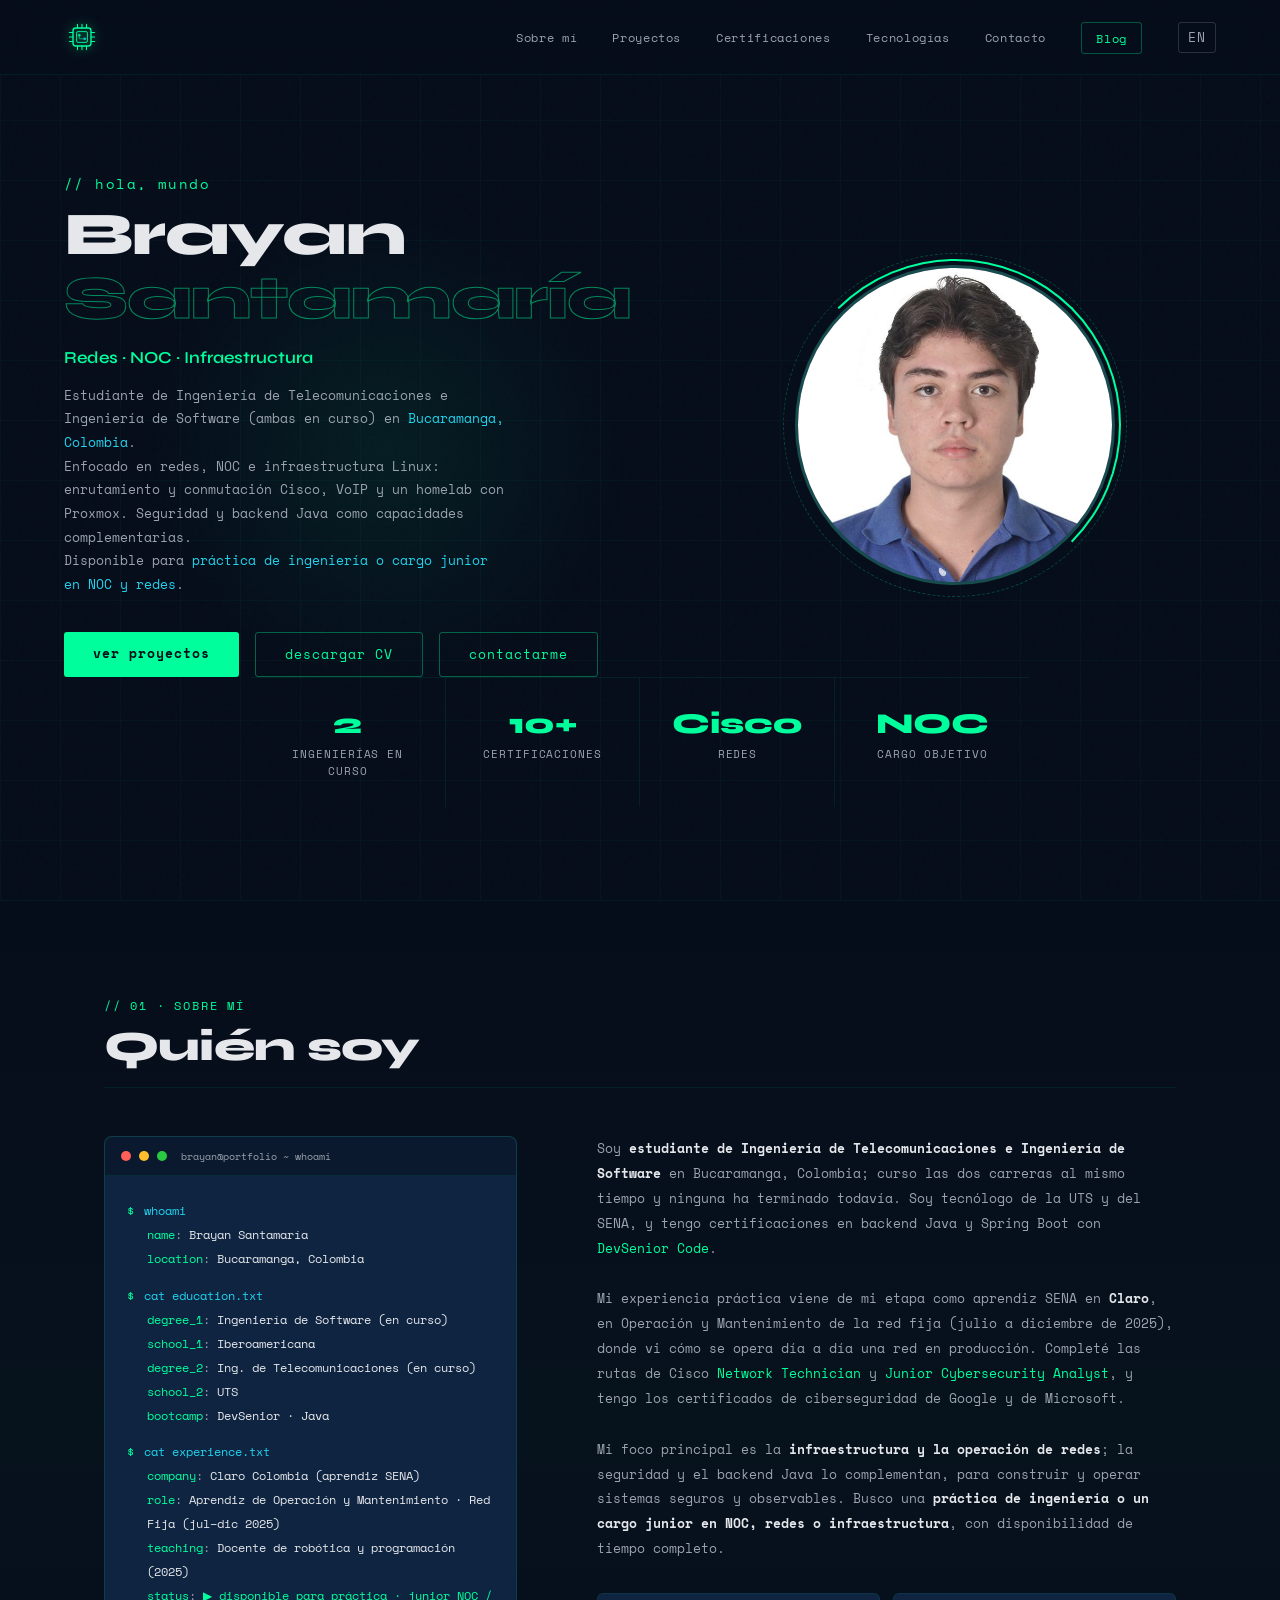
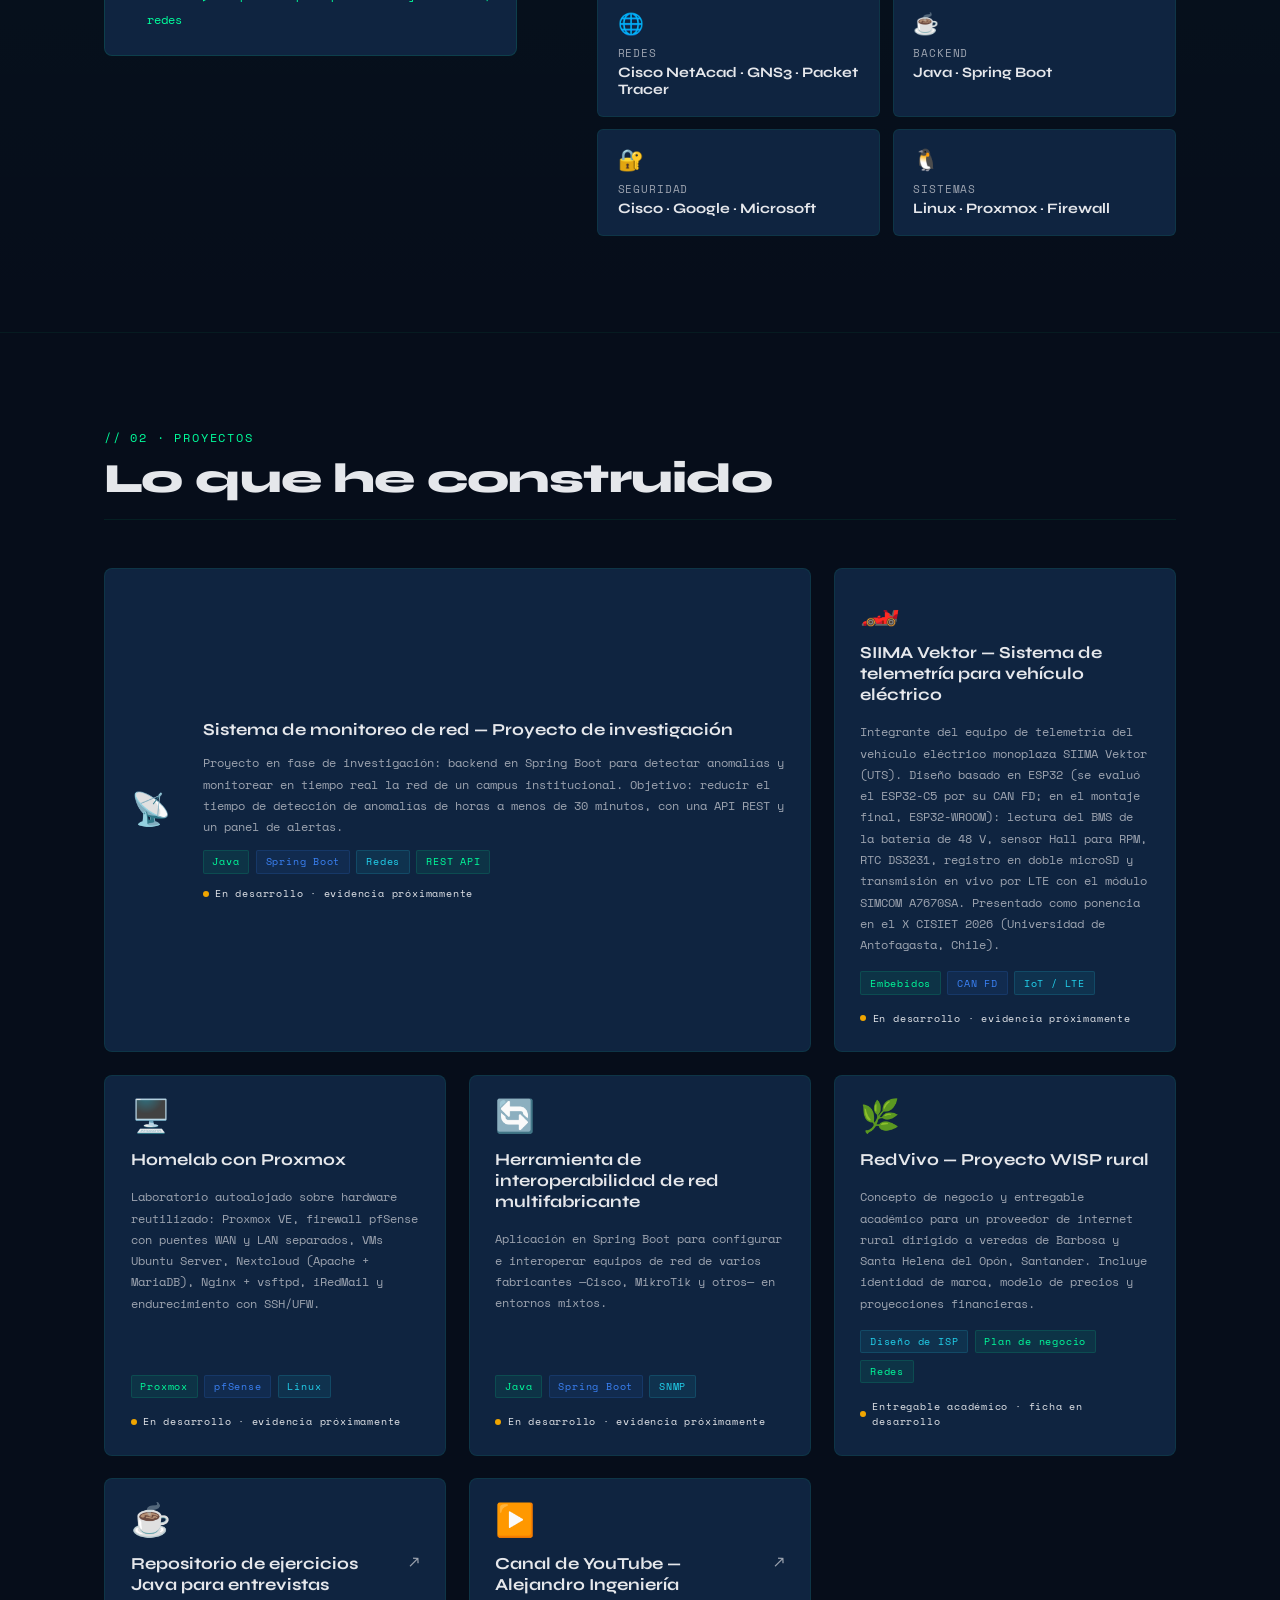
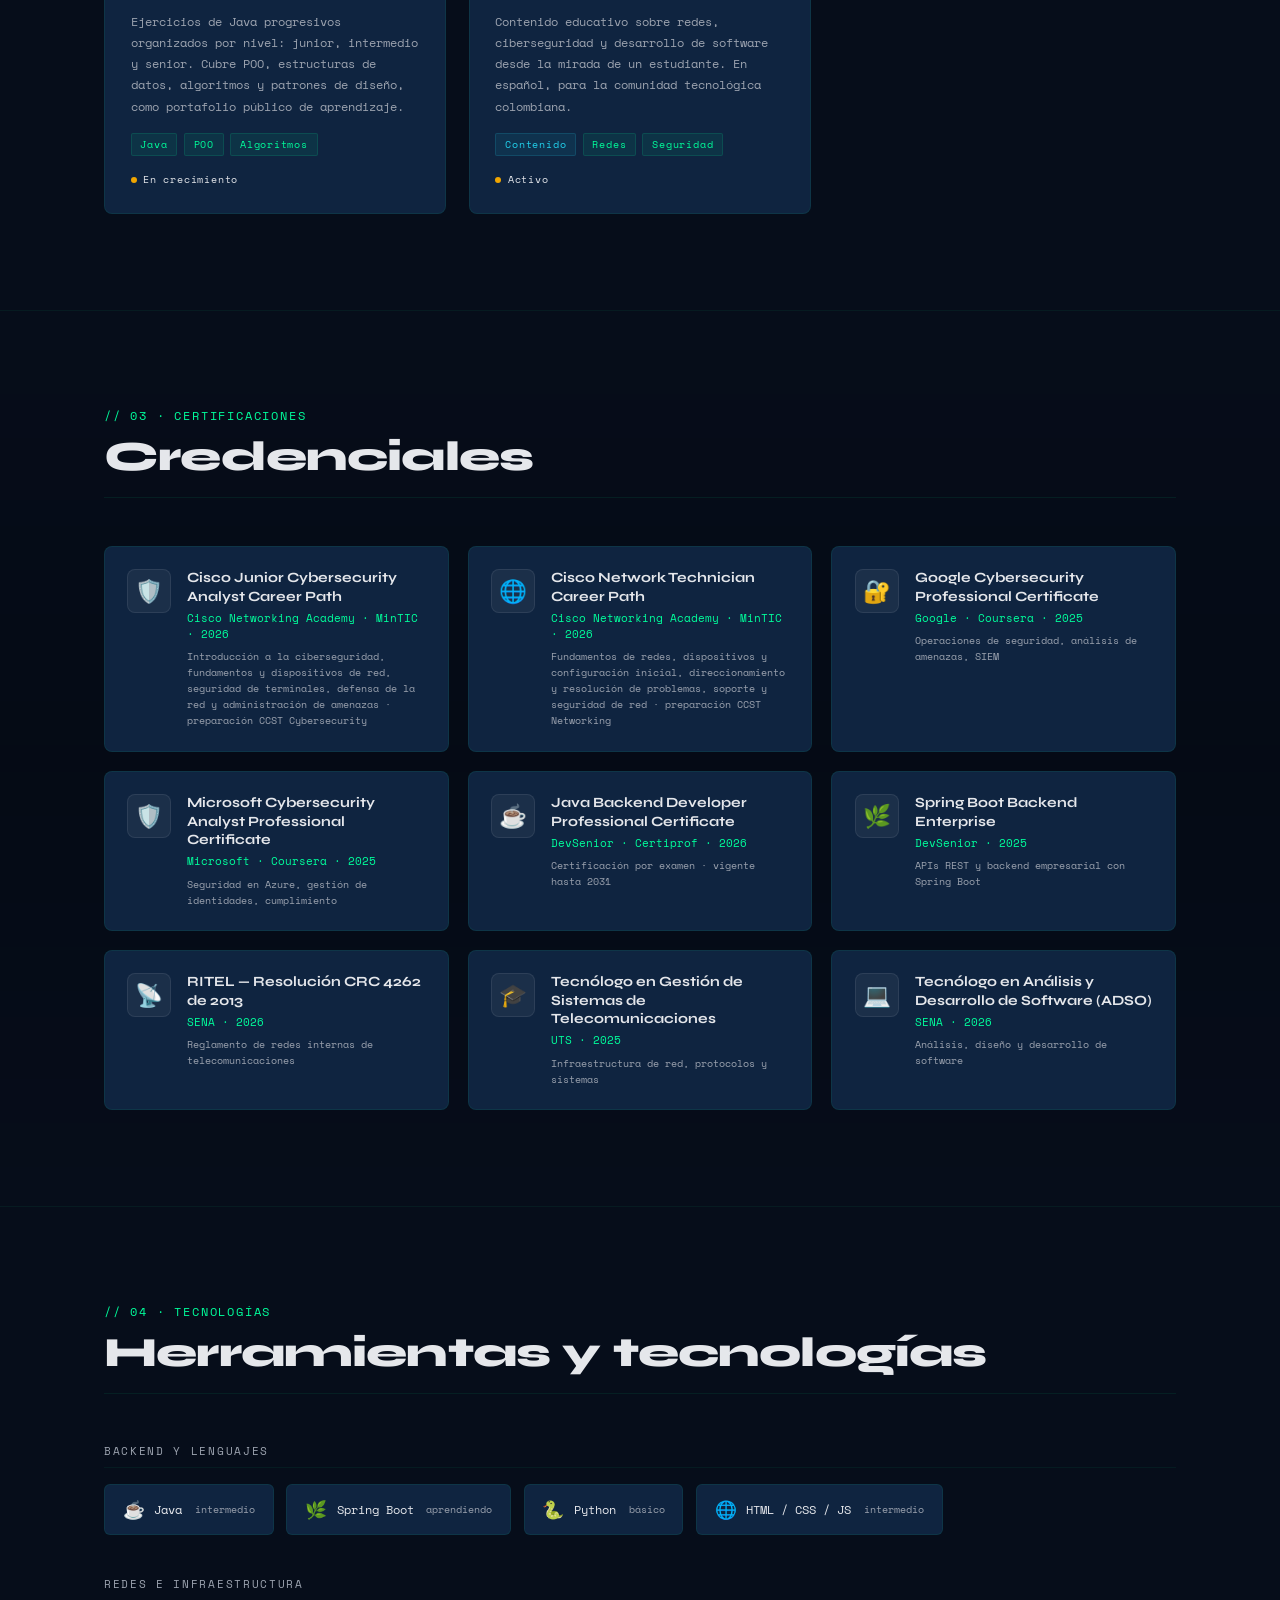
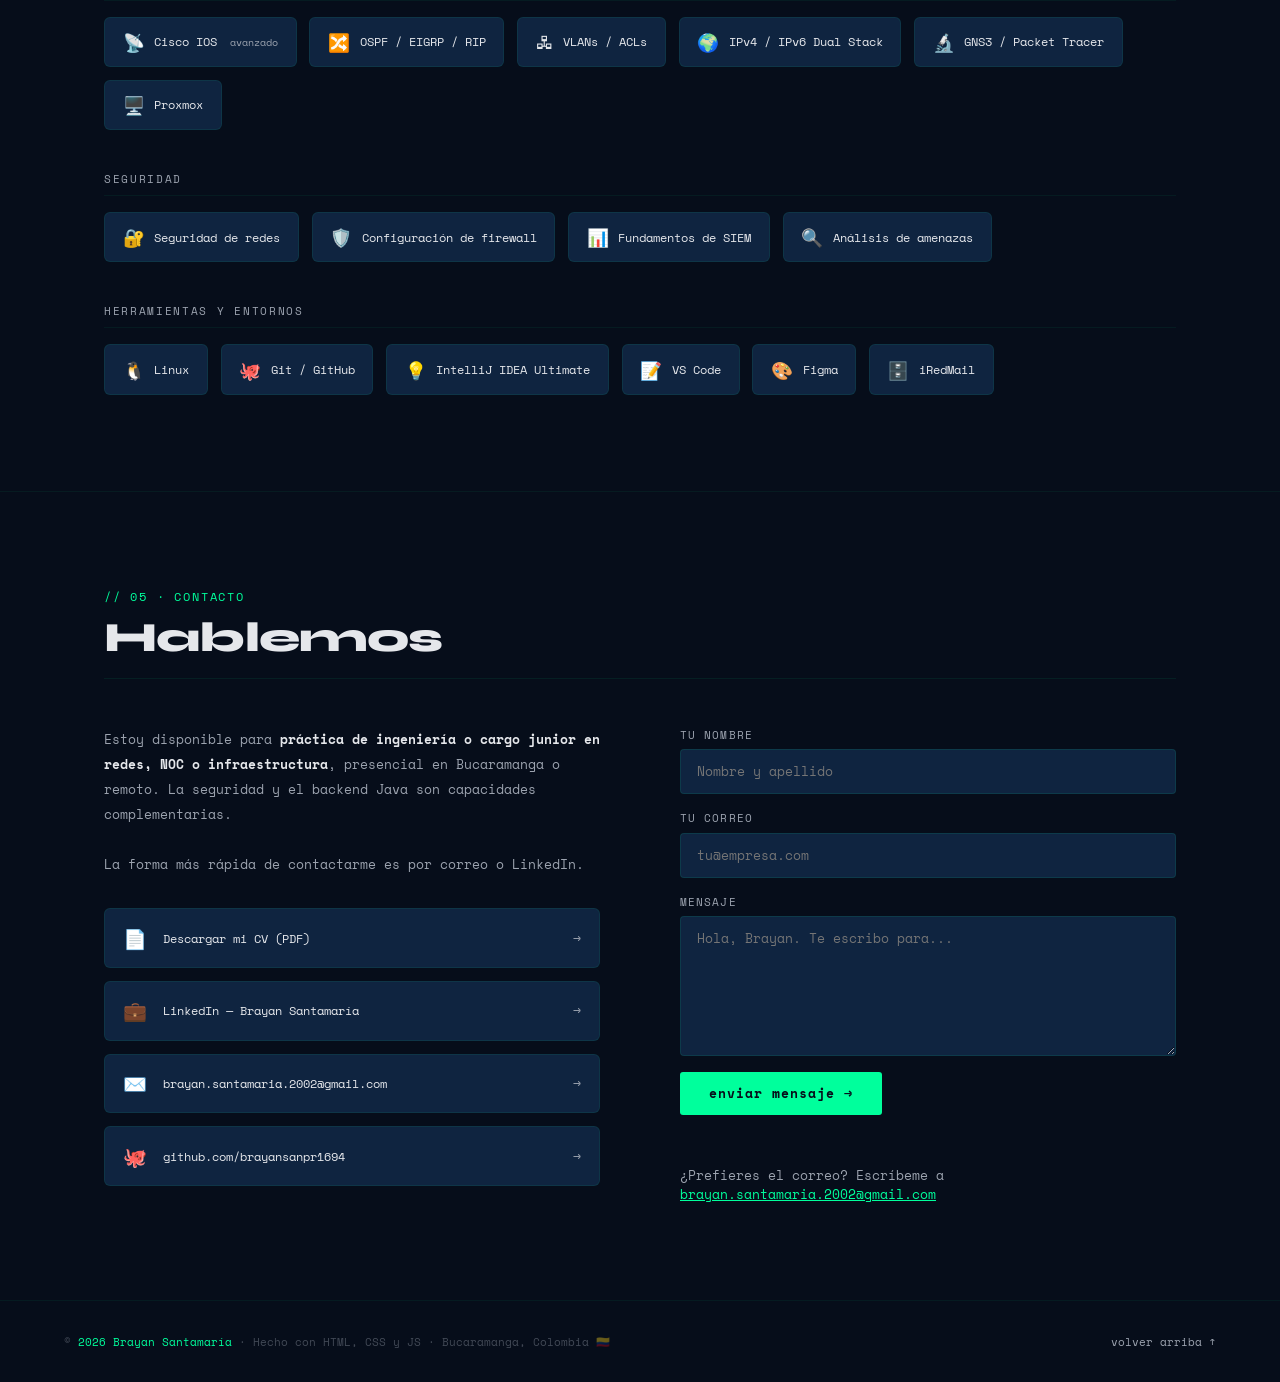
==== es/index.html @ aeef8dd4 "Fase 1: versión en español del portafolio (/es/) Traducción completa con hreflang, canonical propio " ====
<!DOCTYPE html>
<html lang="es">
<head>
  <meta charset="UTF-8" />
  <meta name="viewport" content="width=device-width, initial-scale=1.0"/>
  <title>Brayan Santamaría · Redes e Infraestructura</title>
  <link rel="preconnect" href="https://fonts.googleapis.com">
  <link rel="preconnect" href="https://fonts.gstatic.com" crossorigin>
  <link href="https://fonts.googleapis.com/css2?family=Space+Mono:wght@400;700&family=Syne:wght@400;600;700;800&display=swap" rel="stylesheet">
  <meta name="description" content="Brayan Santamaría — Estudiante de Ingeniería de Telecomunicaciones e Ingeniería de Software (ambas en curso). Redes, NOC e infraestructura Linux, con seguridad y backend Java como complemento. Disponible para práctica de ingeniería o cargo junior.">
  <meta name="author" content="Brayan Alejandro Santamaría Prieto">
  <link rel="canonical" href="https://brayansantamaria.dev/es/">
  <link rel="alternate" hreflang="en" href="https://brayansantamaria.dev/">
  <link rel="alternate" hreflang="es" href="https://brayansantamaria.dev/es/">
  <link rel="alternate" hreflang="x-default" href="https://brayansantamaria.dev/">
  <meta property="og:type" content="website">
  <meta property="og:url" content="https://brayansantamaria.dev/es/">
  <meta property="og:locale" content="es_CO">
  <meta property="og:title" content="Brayan Santamaría · Redes e Infraestructura">
  <meta property="og:description" content="Brayan Santamaría — Estudiante de Ingeniería de Telecomunicaciones e Ingeniería de Software (ambas en curso). Redes, NOC e infraestructura Linux, con seguridad y backend Java como complemento. Disponible para práctica de ingeniería o cargo junior.">
  <meta property="og:image" content="https://brayansantamaria.dev/assets/photo.jpeg">
  <meta name="twitter:card" content="summary_large_image">
  <link rel="icon" href="data:image/svg+xml,%3Csvg xmlns='http://www.w3.org/2000/svg' viewBox='0 0 40 40'%3E%3Crect width='40' height='40' rx='8' fill='%230b0f14'/%3E%3Crect x='10' y='10' width='20' height='20' rx='3' fill='none' stroke='%2300FF9C' stroke-width='2'/%3E%3Ccircle cx='17' cy='18' r='2' fill='%2300FF9C'/%3E%3Ccircle cx='23' cy='22' r='2' fill='%2322D3EE'/%3E%3C/svg%3E">
  <link rel="stylesheet" href="../styles.css">
</head>
<body>

  <!-- NAVBAR -->
  <nav>
    <a href="#hero" class="nav-logo" aria-label="Inicio">
      <svg viewBox="0 0 40 40" fill="none" xmlns="http://www.w3.org/2000/svg">
        <rect x="10" y="10" width="20" height="20" rx="3" stroke="#00FF9C" stroke-width="1.5"/>
        <rect x="14" y="14" width="12" height="12" rx="1.5" stroke="#00FF9C" stroke-width="1"/>
        <line x1="15" y1="10" x2="15" y2="6"  stroke="#00FF9C" stroke-width="1.2" stroke-linecap="round"/>
        <line x1="20" y1="10" x2="20" y2="6"  stroke="#00FF9C" stroke-width="1.2" stroke-linecap="round"/>
        <line x1="25" y1="10" x2="25" y2="6"  stroke="#00FF9C" stroke-width="1.2" stroke-linecap="round"/>
        <line x1="15" y1="30" x2="15" y2="34" stroke="#00FF9C" stroke-width="1.2" stroke-linecap="round"/>
        <line x1="20" y1="30" x2="20" y2="34" stroke="#00FF9C" stroke-width="1.2" stroke-linecap="round"/>
        <line x1="25" y1="30" x2="25" y2="34" stroke="#00FF9C" stroke-width="1.2" stroke-linecap="round"/>
        <line x1="10" y1="15" x2="6"  y2="15" stroke="#00FF9C" stroke-width="1.2" stroke-linecap="round"/>
        <line x1="10" y1="20" x2="6"  y2="20" stroke="#00FF9C" stroke-width="1.2" stroke-linecap="round"/>
        <line x1="10" y1="25" x2="6"  y2="25" stroke="#00FF9C" stroke-width="1.2" stroke-linecap="round"/>
        <line x1="30" y1="15" x2="34" y2="15" stroke="#00FF9C" stroke-width="1.2" stroke-linecap="round"/>
        <line x1="30" y1="20" x2="34" y2="20" stroke="#00FF9C" stroke-width="1.2" stroke-linecap="round"/>
        <line x1="30" y1="25" x2="34" y2="25" stroke="#00FF9C" stroke-width="1.2" stroke-linecap="round"/>
        <circle cx="17" cy="18" r="1.5" fill="#00FF9C" opacity="0.8"/>
        <circle cx="23" cy="22" r="1.5" fill="#22D3EE" opacity="0.8"/>
        <path d="M17 18 L17 22 L23 22" stroke="#00FF9C" stroke-width="1" opacity="0.6"/>
      </svg>
    </a>
    <ul class="nav-links">
      <li><a href="#about">Sobre mí</a></li>
      <li><a href="#projects">Proyectos</a></li>
      <li><a href="#certifications">Certificaciones</a></li>
      <li><a href="#stack">Tecnologías</a></li>
      <li><a href="#contact">Contacto</a></li>
      <li><a href="../blog.html" class="blog-link">Blog</a></li>
      <li><a href="../" class="lang-switch" hreflang="en" lang="en" aria-label="View in English">EN</a></li>
    </ul>

    <!-- Hamburger -->
    <button class="hamburger" id="hamburger" aria-label="Abrir o cerrar menú">
      <span></span><span></span><span></span>
    </button>
  </nav>

  <!-- Mobile Menu -->
  <div class="mobile-menu" id="mobileMenu">
    <a href="#about"          onclick="closeMenu()">Sobre mí</a>
    <a href="#projects"       onclick="closeMenu()">Proyectos</a>
    <a href="#certifications" onclick="closeMenu()">Certificaciones</a>
    <a href="#stack"          onclick="closeMenu()">Tecnologías</a>
    <a href="#contact"        onclick="closeMenu()">Contacto</a>
    <a href="../blog.html" class="mobile-blog-link">Blog</a>
    <a href="../" class="lang-switch" hreflang="en" lang="en">English</a>
  </div>

  <!-- HERO -->
  <section id="hero">
    <div class="glow-blob"></div>
    <div style="width:100%; display:flex; flex-direction:column;">
      <div class="hero-content">
        <div class="hero-text">
          <p class="hero-greeting">// hola, mundo</p>
          <h1 class="hero-name">Brayan<br><span>Santamaría</span></h1>
          <p class="hero-role">Redes · NOC · Infraestructura</p>
          <p class="hero-desc">
            Estudiante de Ingeniería de Telecomunicaciones e Ingeniería de Software (ambas en curso) en
            <span class="highlight">Bucaramanga, Colombia</span>.<br>
            Enfocado en redes, NOC e infraestructura Linux: enrutamiento y conmutación Cisco, VoIP y un homelab con Proxmox.
            Seguridad y backend Java como capacidades complementarias.<br>
            Disponible para <span class="highlight">práctica de ingeniería o cargo junior en NOC y redes</span>.
          </p>
          <div class="hero-cta">
            <a href="#projects" class="btn-primary">ver proyectos</a>
            <a href="../assets/cv-brayan-santamaria.pdf" class="btn-ghost" target="_blank" rel="noopener">descargar CV</a>
            <a href="#contact"  class="btn-ghost">contactarme</a>
          </div>
        </div>
        <div class="hero-image-wrap">
          <div class="hero-image-ring">
             <img src="../assets/photo.jpeg" alt="Brayan Santamaría" class="hero-photo"> 

          </div>
        </div>
      </div>
      <div class="hero-stats" translate="no">
        <div class="stat-item"><span class="stat-number">2</span><span class="stat-label">Ingenierías en curso</span></div>
        <div class="stat-item"><span class="stat-number">10+</span><span class="stat-label">Certificaciones</span></div>
        <div class="stat-item"><span class="stat-number">Cisco</span><span class="stat-label">Redes</span></div>
        <div class="stat-item"><span class="stat-number">NOC</span><span class="stat-label">Cargo objetivo</span></div>
      </div>
    </div>
  </section>

  <!-- ABOUT ME -->
  <section id="about">
    <div class="section">
      <p class="section-label">// 01 · sobre mí</p>
      <h2 class="section-title">Quién soy</h2>
      <div class="section-divider"></div>
      <div class="about-grid">
        <div class="about-left">
          <div class="about-terminal">
            <div class="terminal-bar">
              <span class="terminal-dot red"></span>
              <span class="terminal-dot yellow"></span>
              <span class="terminal-dot green"></span>
              <span class="terminal-title">brayan@portfolio ~ whoami</span>
            </div>
            <div class="terminal-body">
              <div class="t-line"><span class="t-prompt">$</span><span class="t-cmd">whoami</span></div>
              <div class="t-output"><span class="t-key">name</span>: <span class="t-val">Brayan Santamaría</span></div>
              <div class="t-output"><span class="t-key">location</span>: <span class="t-val">Bucaramanga, Colombia</span></div>
              <div class="t-blank"></div>
              <div class="t-line"><span class="t-prompt">$</span><span class="t-cmd">cat education.txt</span></div>
              <div class="t-output"><span class="t-key">degree_1</span>: <span class="t-val">Ingeniería de Software (en curso)</span></div>
              <div class="t-output"><span class="t-key">school_1</span>: <span class="t-val">Iberoamericana</span></div>
              <div class="t-output"><span class="t-key">degree_2</span>: <span class="t-val">Ing. de Telecomunicaciones (en curso)</span></div>
              <div class="t-output"><span class="t-key">school_2</span>: <span class="t-val">UTS</span></div>
              <div class="t-output"><span class="t-key">bootcamp</span>: <span class="t-val">DevSenior · Java</span></div>
              <div class="t-blank"></div>
              <div class="t-line"><span class="t-prompt">$</span><span class="t-cmd">cat experience.txt</span></div>
              <div class="t-output"><span class="t-key">company</span>: <span class="t-val">Claro Colombia (aprendiz SENA)</span></div>
              <div class="t-output"><span class="t-key">role</span>: <span class="t-val">Aprendiz de Operación y Mantenimiento · Red Fija (jul–dic 2025)</span></div>
              <div class="t-output"><span class="t-key">teaching</span>: <span class="t-val">Docente de robótica y programación (2025)</span></div>
              <div class="t-output"><span class="t-key">status</span>: <span class="t-val" style="color:#00FF9C;">▶ disponible para práctica · junior NOC / redes</span></div>
            </div>
          </div>
        </div>
        <div class="about-right">
          <p class="about-text">
            Soy <strong>estudiante de Ingeniería de Telecomunicaciones e Ingeniería de Software</strong> en Bucaramanga, Colombia;
            curso las dos carreras al mismo tiempo y ninguna ha terminado todavía. Soy tecnólogo de la UTS y del SENA, y tengo
            certificaciones en backend Java y Spring Boot con <span class="acc">DevSenior Code</span>.
          </p>
          <p class="about-text">
            Mi experiencia práctica viene de mi etapa como aprendiz SENA en <strong>Claro</strong>, en Operación y Mantenimiento de la red fija (julio a diciembre de 2025),
            donde vi cómo se opera día a día una red en producción. Completé las rutas de Cisco <span class="acc">Network Technician</span> y <span class="acc">Junior Cybersecurity Analyst</span>,
            y tengo los certificados de ciberseguridad de Google y de Microsoft.
          </p>
          <p class="about-text">
            Mi foco principal es la <strong>infraestructura y la operación de redes</strong>; la seguridad y el backend Java
            lo complementan, para construir y operar sistemas seguros y observables. Busco una <strong>práctica de ingeniería o un cargo junior en NOC, redes o infraestructura</strong>, con disponibilidad de tiempo completo.
          </p>
          <div class="about-highlights">
            <div class="highlight-card">
              <span class="highlight-icon">🌐</span>
              <div class="highlight-label">Redes</div>
              <div class="highlight-value">Cisco NetAcad · GNS3 · Packet Tracer</div>
            </div>
            <div class="highlight-card">
              <span class="highlight-icon">☕</span>
              <div class="highlight-label">Backend</div>
              <div class="highlight-value">Java · Spring Boot</div>
            </div>
            <div class="highlight-card">
              <span class="highlight-icon">🔐</span>
              <div class="highlight-label">Seguridad</div>
              <div class="highlight-value">Cisco · Google · Microsoft</div>
            </div>
            <div class="highlight-card">
              <span class="highlight-icon">🐧</span>
              <div class="highlight-label">Sistemas</div>
              <div class="highlight-value">Linux · Proxmox · Firewall</div>
            </div>
          </div>
        </div>
      </div>
    </div>
  </section>

  <!-- PROJECTS -->
  <section id="projects">
    <div class="section">
      <p class="section-label">// 02 · proyectos</p>
      <h2 class="section-title">Lo que he construido</h2>
      <div class="section-divider"></div>
      <div class="projects-grid">

        <div class="project-card no-link featured-project">
          <div><div class="project-card-icon">📡</div></div>
          <div style="flex:1;display:flex;flex-direction:column;gap:0.8rem;">
            <div class="project-card-header">
              <div class="project-card-title">Sistema de monitoreo de red — Proyecto de investigación</div>
            </div>
            <p class="project-card-desc">Proyecto en fase de investigación: backend en Spring Boot para detectar anomalías y monitorear en tiempo real la red de un campus institucional. Objetivo: reducir el tiempo de detección de anomalías de horas a menos de 30 minutos, con una API REST y un panel de alertas.</p>
            <div class="project-tags">
              <span class="project-tag">Java</span>
              <span class="project-tag blue">Spring Boot</span>
              <span class="project-tag cyan">Redes</span>
              <span class="project-tag">REST API</span>
            </div>
            <span class="project-status wip">En desarrollo · evidencia próximamente</span>
          </div>
        </div>

        <div class="project-card no-link">
          <div class="project-card-icon">🏎️</div>
          <div class="project-card-header">
            <div class="project-card-title">SIIMA Vektor — Sistema de telemetría para vehículo eléctrico</div>
          </div>
          <p class="project-card-desc">Integrante del equipo de telemetría del vehículo eléctrico monoplaza SIIMA Vektor (UTS). Diseño basado en ESP32 (se evaluó el ESP32-C5 por su CAN FD; en el montaje final, ESP32-WROOM): lectura del BMS de la batería de 48 V, sensor Hall para RPM, RTC DS3231, registro en doble microSD y transmisión en vivo por LTE con el módulo SIMCOM A7670SA. Presentado como ponencia en el X CISIET 2026 (Universidad de Antofagasta, Chile).</p>
          <div class="project-tags">
            <span class="project-tag">Embebidos</span>
            <span class="project-tag blue">CAN FD</span>
            <span class="project-tag cyan">IoT / LTE</span>
          </div>
          <span class="project-status wip">En desarrollo · evidencia próximamente</span>
        </div>

        <div class="project-card no-link">
          <div class="project-card-icon">🖥️</div>
          <div class="project-card-header">
            <div class="project-card-title">Homelab con Proxmox</div>
          </div>
          <p class="project-card-desc">Laboratorio autoalojado sobre hardware reutilizado: Proxmox VE, firewall pfSense con puentes WAN y LAN separados, VMs Ubuntu Server, Nextcloud (Apache + MariaDB), Nginx + vsftpd, iRedMail y endurecimiento con SSH/UFW.</p>
          <div class="project-tags">
            <span class="project-tag">Proxmox</span>
            <span class="project-tag blue">pfSense</span>
            <span class="project-tag cyan">Linux</span>
          </div>
          <span class="project-status wip">En desarrollo · evidencia próximamente</span>
        </div>

        <div class="project-card no-link">
          <div class="project-card-icon">🔄</div>
          <div class="project-card-header">
            <div class="project-card-title">Herramienta de interoperabilidad de red multifabricante</div>
          </div>
          <p class="project-card-desc">Aplicación en Spring Boot para configurar e interoperar equipos de red de varios fabricantes —Cisco, MikroTik y otros— en entornos mixtos.</p>
          <div class="project-tags">
            <span class="project-tag">Java</span>
            <span class="project-tag blue">Spring Boot</span>
            <span class="project-tag cyan">SNMP</span>
          </div>
          <span class="project-status wip">En desarrollo · evidencia próximamente</span>
        </div>

        <div class="project-card no-link">
          <div class="project-card-icon">🌿</div>
          <div class="project-card-header">
            <div class="project-card-title">RedVivo — Proyecto WISP rural</div>
          </div>
          <p class="project-card-desc">Concepto de negocio y entregable académico para un proveedor de internet rural dirigido a veredas de Barbosa y Santa Helena del Opón, Santander. Incluye identidad de marca, modelo de precios y proyecciones financieras.</p>
          <div class="project-tags">
            <span class="project-tag cyan">Diseño de ISP</span>
            <span class="project-tag">Plan de negocio</span>
            <span class="project-tag">Redes</span>
          </div>
          <span class="project-status wip">Entregable académico · ficha en desarrollo</span>
        </div>

        <a href="https://github.com/brayansanpr1694/java" target="_blank" rel="noopener" class="project-card">
          <div class="project-card-icon">☕</div>
          <div class="project-card-header">
            <div class="project-card-title">Repositorio de ejercicios Java para entrevistas</div>
            <span class="project-card-arrow">↗</span>
          </div>
          <p class="project-card-desc">Ejercicios de Java progresivos organizados por nivel: junior, intermedio y senior. Cubre POO, estructuras de datos, algoritmos y patrones de diseño, como portafolio público de aprendizaje.</p>
          <div class="project-tags">
            <span class="project-tag">Java</span>
            <span class="project-tag">POO</span>
            <span class="project-tag">Algoritmos</span>
          </div>
          <span class="project-status wip">En crecimiento</span>
        </a>

        <a href="https://www.youtube.com/@Alejandroingenieria" target="_blank" rel="noopener" class="project-card">
          <div class="project-card-icon">▶️</div>
          <div class="project-card-header">
            <div class="project-card-title">Canal de YouTube — Alejandro Ingeniería</div>
            <span class="project-card-arrow">↗</span>
          </div>
          <p class="project-card-desc">Contenido educativo sobre redes, ciberseguridad y desarrollo de software desde la mirada de un estudiante. En español, para la comunidad tecnológica colombiana.</p>
          <div class="project-tags">
            <span class="project-tag cyan">Contenido</span>
            <span class="project-tag">Redes</span>
            <span class="project-tag">Seguridad</span>
          </div>
          <span class="project-status wip">Activo</span>
        </a>

      </div>
    </div>
  </section>

  <!-- CERTIFICATIONS -->
  <section id="certifications">
    <div class="section">
      <p class="section-label">// 03 · certificaciones</p>
      <h2 class="section-title">Credenciales</h2>
      <div class="section-divider"></div>
      <div class="certs-grid">

        <a href="https://www.linkedin.com/in/brayan-santamaria-developer/details/certifications/" target="_blank" rel="noopener" class="cert-card">
          <div class="cert-logo">🛡️</div>
          <div class="cert-info">
            <div class="cert-name">Cisco Junior Cybersecurity Analyst Career Path</div>
            <div class="cert-issuer">Cisco Networking Academy · MinTIC · 2026</div>
            <div class="cert-date">Introducción a la ciberseguridad, fundamentos y dispositivos de red, seguridad de terminales, defensa de la red y administración de amenazas · preparación CCST Cybersecurity</div>
          </div>
        </a>

        <a href="https://www.linkedin.com/in/brayan-santamaria-developer/details/certifications/" target="_blank" rel="noopener" class="cert-card">
          <div class="cert-logo">🌐</div>
          <div class="cert-info">
            <div class="cert-name">Cisco Network Technician Career Path</div>
            <div class="cert-issuer">Cisco Networking Academy · MinTIC · 2026</div>
            <div class="cert-date">Fundamentos de redes, dispositivos y configuración inicial, direccionamiento y resolución de problemas, soporte y seguridad de red · preparación CCST Networking</div>
          </div>
        </a>

        <a href="https://coursera.org/verify/professional-cert/B2R8ENUWCVS5" target="_blank" rel="noopener" class="cert-card">
          <div class="cert-logo">🔐</div>
          <div class="cert-info">
            <div class="cert-name">Google Cybersecurity Professional Certificate</div>
            <div class="cert-issuer">Google · Coursera · 2025</div>
            <div class="cert-date">Operaciones de seguridad, análisis de amenazas, SIEM</div>
          </div>
        </a>

        <a href="https://coursera.org/verify/professional-cert/ZIGMMZ8AMHQ5" target="_blank" rel="noopener" class="cert-card">
          <div class="cert-logo">🛡️</div>
          <div class="cert-info">
            <div class="cert-name">Microsoft Cybersecurity Analyst Professional Certificate</div>
            <div class="cert-issuer">Microsoft · Coursera · 2025</div>
            <div class="cert-date">Seguridad en Azure, gestión de identidades, cumplimiento</div>
          </div>
        </a>

        <a href="https://www.linkedin.com/in/brayan-santamaria-developer/details/certifications/" target="_blank" rel="noopener" class="cert-card">
          <div class="cert-logo">☕</div>
          <div class="cert-info">
            <div class="cert-name">Java Backend Developer Professional Certificate</div>
            <div class="cert-issuer">DevSenior · Certiprof · 2026</div>
            <div class="cert-date">Certificación por examen · vigente hasta 2031</div>
          </div>
        </a>

        <a href="https://www.linkedin.com/in/brayan-santamaria-developer/details/certifications/" target="_blank" rel="noopener" class="cert-card">
          <div class="cert-logo">🌿</div>
          <div class="cert-info">
            <div class="cert-name">Spring Boot Backend Enterprise</div>
            <div class="cert-issuer">DevSenior · 2025</div>
            <div class="cert-date">APIs REST y backend empresarial con Spring Boot</div>
          </div>
        </a>

        <a href="https://www.linkedin.com/in/brayan-santamaria-developer/details/certifications/" target="_blank" rel="noopener" class="cert-card">
          <div class="cert-logo">📡</div>
          <div class="cert-info">
            <div class="cert-name">RITEL — Resolución CRC 4262 de 2013</div>
            <div class="cert-issuer">SENA · 2026</div>
            <div class="cert-date">Reglamento de redes internas de telecomunicaciones</div>
          </div>
        </a>

        <a class="cert-card">
          <div class="cert-logo">🎓</div>
          <div class="cert-info">
            <div class="cert-name">Tecnólogo en Gestión de Sistemas de Telecomunicaciones</div>
            <div class="cert-issuer">UTS · 2025</div>
            <div class="cert-date">Infraestructura de red, protocolos y sistemas</div>
          </div>
        </a>

        <a class="cert-card">
          <div class="cert-logo">💻</div>
          <div class="cert-info">
            <div class="cert-name">Tecnólogo en Análisis y Desarrollo de Software (ADSO)</div>
            <div class="cert-issuer">SENA · 2026</div>
            <div class="cert-date">Análisis, diseño y desarrollo de software</div>
          </div>
        </a>

      </div>
    </div>
  </section>

  <!-- TECH STACK -->
  <section id="stack">
    <div class="section">
      <p class="section-label">// 04 · tecnologías</p>
      <h2 class="section-title">Herramientas y tecnologías</h2>
      <div class="section-divider"></div>
      <div class="stack-categories">

        <div>
          <div class="stack-category-label">Backend y lenguajes</div>
          <div class="stack-items">
            <div class="stack-item"><span class="stack-item-icon">☕</span> Java <span class="stack-level">intermedio</span></div>
            <div class="stack-item"><span class="stack-item-icon">🌿</span> Spring Boot <span class="stack-level">aprendiendo</span></div>
            <div class="stack-item"><span class="stack-item-icon">🐍</span> Python <span class="stack-level">básico</span></div>
            <div class="stack-item"><span class="stack-item-icon">🌐</span> HTML / CSS / JS <span class="stack-level">intermedio</span></div>
          </div>
        </div>

        <div>
          <div class="stack-category-label">Redes e infraestructura</div>
          <div class="stack-items">
            <div class="stack-item"><span class="stack-item-icon">📡</span> Cisco IOS <span class="stack-level">avanzado</span></div>
            <div class="stack-item"><span class="stack-item-icon">🔀</span> OSPF / EIGRP / RIP</div>
            <div class="stack-item"><span class="stack-item-icon">🖧</span> VLANs / ACLs</div>
            <div class="stack-item"><span class="stack-item-icon">🌍</span> IPv4 / IPv6 Dual Stack</div>
            <div class="stack-item"><span class="stack-item-icon">🔬</span> GNS3 / Packet Tracer</div>
            <div class="stack-item"><span class="stack-item-icon">🖥️</span> Proxmox</div>
          </div>
        </div>

        <div>
          <div class="stack-category-label">Seguridad</div>
          <div class="stack-items">
            <div class="stack-item"><span class="stack-item-icon">🔐</span> Seguridad de redes</div>
            <div class="stack-item"><span class="stack-item-icon">🛡️</span> Configuración de firewall</div>
            <div class="stack-item"><span class="stack-item-icon">📊</span> Fundamentos de SIEM</div>
            <div class="stack-item"><span class="stack-item-icon">🔍</span> Análisis de amenazas</div>
          </div>
        </div>

        <div>
          <div class="stack-category-label">Herramientas y entornos</div>
          <div class="stack-items">
            <div class="stack-item"><span class="stack-item-icon">🐧</span> Linux</div>
            <div class="stack-item"><span class="stack-item-icon">🐙</span> Git / GitHub</div>
            <div class="stack-item"><span class="stack-item-icon">💡</span> IntelliJ IDEA Ultimate</div>
            <div class="stack-item"><span class="stack-item-icon">📝</span> VS Code</div>
            <div class="stack-item"><span class="stack-item-icon">🎨</span> Figma</div>
            <div class="stack-item"><span class="stack-item-icon">🗄️</span> iRedMail</div>
          </div>
        </div>

      </div>
    </div>
  </section>

  <!-- CONTACT -->
  <section id="contact">
    <div class="section">
      <p class="section-label">// 05 · contacto</p>
      <h2 class="section-title">Hablemos</h2>
      <div class="section-divider"></div>
      <div class="contact-grid">

        <div class="contact-left">
          <p class="contact-intro">
            Estoy disponible para <strong>práctica de ingeniería o cargo junior en redes, NOC o infraestructura</strong>,
            presencial en Bucaramanga o remoto. La seguridad y el backend Java son capacidades complementarias.<br><br>
            La forma más rápida de contactarme es por correo o LinkedIn.
          </p>
          <div class="contact-links">
            <a href="../assets/cv-brayan-santamaria.pdf" target="_blank" rel="noopener" class="contact-link">
              <span class="contact-link-icon">📄</span>
              <span class="contact-link-label">Descargar mi CV (PDF)</span>
              <span class="contact-link-arrow">→</span>
            </a>
            <a href="https://www.linkedin.com/in/brayan-santamaria-developer" target="_blank" rel="noopener" class="contact-link">
              <span class="contact-link-icon">💼</span>
              <span class="contact-link-label">LinkedIn — Brayan Santamaría</span>
              <span class="contact-link-arrow">→</span>
            </a>
            <a href="mailto:brayan.santamaria.2002@gmail.com" class="contact-link">
              <span class="contact-link-icon">✉️</span>
              <span class="contact-link-label">brayan.santamaria.2002@gmail.com</span>
              <span class="contact-link-arrow">→</span>
            </a>
            <a href="https://github.com/brayansanpr1694" target="_blank" rel="noopener" class="contact-link">
              <span class="contact-link-icon">🐙</span>
              <span class="contact-link-label">github.com/brayansanpr1694</span>
              <span class="contact-link-arrow">→</span>
            </a>
          </div>
        </div>

        <div>
          <form class="contact-form" id="contact-form" onsubmit="handleSubmit(event)" novalidate>
            <div class="form-group">
              <label class="form-label" for="name">Tu nombre</label>
              <input class="form-input" type="text" id="name" name="name" autocomplete="name" placeholder="Nombre y apellido" required>
            </div>
            <div class="form-group">
              <label class="form-label" for="email">Tu correo</label>
              <input class="form-input" type="email" id="email" name="email" autocomplete="email" placeholder="tu@empresa.com" required>
            </div>
            <div class="form-group">
              <label class="form-label" for="message">Mensaje</label>
              <textarea class="form-textarea" id="message" name="message" placeholder="Hola, Brayan. Te escribo para..." required></textarea>
            </div>
            <input type="text" name="_honey" class="form-honey" tabindex="-1" autocomplete="off" aria-hidden="true">
            <button type="submit" class="btn-primary" style="align-self:flex-start;" id="submit-btn">
              enviar mensaje →
            </button>
            <p class="form-status" id="form-status" role="status" aria-live="polite"></p>
            <p class="form-alt">¿Prefieres el correo? Escríbeme a <a href="mailto:brayan.santamaria.2002@gmail.com">brayan.santamaria.2002@gmail.com</a></p>
          </form>
        </div>

      </div>
    </div>
  </section>

  <!-- FOOTER -->
  <footer>
    <p class="footer-copy">© <span id="year">2026</span> <span>Brayan Santamaría</span> · Hecho con HTML, CSS y JS · Bucaramanga, Colombia 🇨🇴</p>
    <a href="#hero" class="footer-back">volver arriba ↑</a>
  </footer>

  <script>
    document.getElementById('year').textContent = new Date().getFullYear();

    // Hamburger menu
    const hamburger = document.getElementById('hamburger');
    const mobileMenu = document.getElementById('mobileMenu');

    hamburger.addEventListener('click', () => {
      hamburger.classList.toggle('open');
      mobileMenu.classList.toggle('open');
      document.body.style.overflow = mobileMenu.classList.contains('open') ? 'hidden' : '';
    });

    function closeMenu() {
      hamburger.classList.remove('open');
      mobileMenu.classList.remove('open');
      document.body.style.overflow = '';
    }

    // Navbar shrink on scroll
    const nav = document.querySelector('nav');
    window.addEventListener('scroll', () => {
      nav.style.padding = window.scrollY > 60 ? '0.8rem 4rem' : '1.2rem 4rem';
    });

    // Active nav link highlight
    const sections = document.querySelectorAll('section[id]');
    const navLinks = document.querySelectorAll('.nav-links a:not(.blog-link)');
    window.addEventListener('scroll', () => {
      let current = '';
      sections.forEach(s => {
        if (window.scrollY >= s.offsetTop - 120) current = s.getAttribute('id');
      });
      navLinks.forEach(a => {
        a.style.color = a.getAttribute('href') === `#${current}` ? 'var(--accent)' : '';
      });
    });

    // Formulario de contacto (FormSubmit, AJAX). Mismo endpoint que ya está activo.
    const FORM_ENDPOINT = 'https://formsubmit.co/ajax/brayan.santamaria@outlook.com';
    const FORM_TEXT = {
      sending: 'enviando...',
      button: 'enviar mensaje →',
      invalid: 'Completa tu nombre, un correo válido y el mensaje.',
      ok: '¡Gracias! Tu mensaje fue enviado. Te responderé por correo.',
      error: 'No se pudo enviar el mensaje. Escríbeme a brayan.santamaria.2002@gmail.com.'
    };
    async function handleSubmit(e) {
      e.preventDefault();
      const form = e.target;
      const f = form.elements;
      const btn = document.getElementById('submit-btn');
      const status = document.getElementById('form-status');
      status.className = 'form-status';
      if (!form.checkValidity()) {
        status.textContent = FORM_TEXT.invalid;
        status.classList.add('is-error');
        return;
      }
      if (f._honey.value) return; // bot
      btn.disabled = true;
      btn.textContent = FORM_TEXT.sending;
      status.textContent = '';
      try {
        const res = await fetch(FORM_ENDPOINT, {
          method: 'POST',
          headers: { 'Content-Type': 'application/json', 'Accept': 'application/json' },
          body: JSON.stringify({
            name: f.name.value.trim(),
            email: f.email.value.trim(),
            message: f.message.value.trim(),
            _replyto: f.email.value.trim(),
            _subject: 'Nuevo mensaje desde brayansantamaria.dev',
            _template: 'table',
            _captcha: 'false'
          })
        });
        const data = await res.json().catch(() => ({}));
        if (!res.ok || String(data.success) !== 'true') throw new Error('send failed');
        status.textContent = FORM_TEXT.ok;
        status.classList.add('is-ok');
        form.reset();
      } catch (err) {
        status.textContent = FORM_TEXT.error;
        status.classList.add('is-error');
      } finally {
        btn.disabled = false;
        btn.textContent = FORM_TEXT.button;
      }
    }

    // Scroll reveal for cards
    const observer = new IntersectionObserver((entries) => {
      entries.forEach(entry => {
        if (entry.isIntersecting) {
          entry.target.style.opacity = '1';
          entry.target.style.transform = 'translateY(0)';
        }
      });
    }, { threshold: 0.08 });

    document.querySelectorAll('.project-card, .cert-card, .highlight-card, .stack-item, .contact-link').forEach(el => {
      el.style.opacity = '0';
      el.style.transform = 'translateY(18px)';
      el.style.transition = 'opacity 0.5s ease, transform 0.5s ease';
      observer.observe(el);
    });
  </script>

</body>
</html>
---- styles.css ----
/* ══════════════════════════════════════════
   Brayan Santamaría · Portfolio
   styles.css — shared across all pages
   ══════════════════════════════════════════ */

*, *::before, *::after { box-sizing: border-box; margin: 0; padding: 0; }

:root {
  --bg-deep:    #060D1A;
  --bg-base:    #0A192F;
  --bg-card:    #0F2440;
  --accent:     #00FF9C;
  --accent-dim: rgba(0,255,156,0.12);
  --blue:       #3B82F6;
  --cyan:       #22D3EE;
  --text:       #E5E7EB;
  --muted:      #9CA3AF;
  --font-head:  'Syne', sans-serif;
  --font-mono:  'Space Mono', monospace;
}

html { scroll-behavior: smooth; }

body {
  background-color: var(--bg-deep);
  color: var(--text);
  font-family: var(--font-head);
  min-height: 100vh;
  overflow-x: hidden;
}

/* ── NOISE OVERLAY ── */
body::before {
  content: '';
  position: fixed;
  inset: 0;
  background-image: url("data:image/svg+xml,%3Csvg viewBox='0 0 256 256' xmlns='http://www.w3.org/2000/svg'%3E%3Cfilter id='noise'%3E%3CfeTurbulence type='fractalNoise' baseFrequency='0.9' numOctaves='4' stitchTiles='stitch'/%3E%3C/filter%3E%3Crect width='100%25' height='100%25' filter='url(%23noise)' opacity='0.04'/%3E%3C/svg%3E");
  pointer-events: none;
  z-index: 0;
  opacity: 0.4;
}

/* ══════════════════════════════════════════
   NAVBAR
   ══════════════════════════════════════════ */
nav {
  position: fixed;
  top: 0; left: 0; right: 0;
  z-index: 100;
  display: flex;
  align-items: center;
  justify-content: space-between;
  padding: 1.2rem 4rem;
  background: rgba(6, 13, 26, 0.85);
  backdrop-filter: blur(12px);
  border-bottom: 1px solid rgba(0,255,156,0.07);
  transition: padding 0.3s ease;
}

.nav-logo {
  display: flex;
  align-items: center;
  gap: 0.6rem;
  text-decoration: none;
}

.nav-logo svg {
  width: 36px;
  height: 36px;
  filter: drop-shadow(0 0 6px rgba(0,255,156,0.5));
  transition: filter 0.3s;
}

.nav-logo:hover svg {
  filter: drop-shadow(0 0 12px rgba(0,255,156,0.9));
}

.nav-links {
  display: flex;
  align-items: center;
  gap: 2.2rem;
  list-style: none;
}

.nav-links a {
  font-family: var(--font-mono);
  font-size: 0.78rem;
  color: var(--muted);
  text-decoration: none;
  letter-spacing: 0.05em;
  position: relative;
  transition: color 0.2s;
}

.nav-links a::after {
  content: '';
  position: absolute;
  bottom: -4px; left: 0;
  width: 0; height: 1px;
  background: var(--accent);
  transition: width 0.25s ease;
}

.nav-links a:hover { color: var(--accent); }
.nav-links a:hover::after { width: 100%; }

.nav-links .blog-link {
  color: var(--accent);
  border: 1px solid rgba(0,255,156,0.3);
  padding: 0.35rem 0.9rem;
  border-radius: 3px;
  transition: background 0.2s, color 0.2s;
}

.nav-links .blog-link:hover {
  background: var(--accent-dim);
  color: var(--accent);
}

.nav-links .blog-link::after { display: none; }

/* ══════════════════════════════════════════
   ANIMATIONS
   ══════════════════════════════════════════ */
@keyframes fadeUp {
  from { opacity: 0; transform: translateY(30px); }
  to   { opacity: 1; transform: translateY(0); }
}

@keyframes pulse {
  0%, 100% { transform: translate(-50%, -50%) scale(1); opacity: 0.6; }
  50%       { transform: translate(-50%, -50%) scale(1.15); opacity: 1; }
}

@keyframes spin {
  to { transform: rotate(360deg); }
}

@keyframes blink {
  0%, 100% { opacity: 1; }
  50%       { opacity: 0.3; }
}

@keyframes scrollDrop {
  0%   { transform: scaleY(0); transform-origin: top; }
  50%  { transform: scaleY(1); transform-origin: top; }
  51%  { transform: scaleY(1); transform-origin: bottom; }
  100% { transform: scaleY(0); transform-origin: bottom; }
}

/* ══════════════════════════════════════════
   HERO
   ══════════════════════════════════════════ */
#hero {
  position: relative;
  min-height: 100vh;
  display: flex;
  align-items: center;
  padding: 0 4rem;
  overflow: hidden;
}

#hero::after {
  content: '';
  position: absolute;
  inset: 0;
  background-image:
    linear-gradient(rgba(0,255,156,0.03) 1px, transparent 1px),
    linear-gradient(90deg, rgba(0,255,156,0.03) 1px, transparent 1px);
  background-size: 60px 60px;
  pointer-events: none;
}

.glow-blob {
  position: absolute;
  width: 500px;
  height: 500px;
  border-radius: 50%;
  background: radial-gradient(circle, rgba(0,255,156,0.07) 0%, transparent 70%);
  top: 50%; left: 30%;
  transform: translate(-50%, -50%);
  pointer-events: none;
  animation: pulse 6s ease-in-out infinite;
}

.hero-content {
  position: relative;
  z-index: 1;
  display: grid;
  grid-template-columns: 1fr 1fr;
  align-items: center;
  gap: 4rem;
  width: 100%;
  max-width: 1200px;
  margin: 0 auto;
  padding-top: 5rem;
}

.hero-text { animation: fadeUp 0.8s ease both; }

.hero-greeting {
  font-family: var(--font-mono);
  font-size: 0.9rem;
  color: var(--accent);
  letter-spacing: 0.1em;
  margin-bottom: 0.6rem;
  animation: fadeUp 0.8s 0.1s ease both;
}

.hero-name {
  font-family: var(--font-head);
  font-size: clamp(2.4rem, 5vw, 3.8rem);
  font-weight: 800;
  line-height: 1.05;
  color: var(--text);
  letter-spacing: -0.02em;
  margin-bottom: 1rem;
  animation: fadeUp 0.8s 0.2s ease both;
}

.hero-name span {
  color: transparent;
  -webkit-text-stroke: 1px rgba(0,255,156,0.5);
}

.hero-role {
  font-size: 1.05rem;
  font-weight: 600;
  color: var(--accent);
  margin-bottom: 1rem;
  animation: fadeUp 0.8s 0.3s ease both;
}

.hero-desc {
  font-family: var(--font-mono);
  font-size: 0.82rem;
  color: var(--muted);
  line-height: 1.8;
  max-width: 440px;
  margin-bottom: 2.2rem;
  animation: fadeUp 0.8s 0.4s ease both;
}

.hero-desc .highlight { color: var(--cyan); }

.hero-cta {
  display: flex;
  gap: 1rem;
  flex-wrap: wrap;
  animation: fadeUp 0.8s 0.5s ease both;
}

.hero-image-wrap {
  display: flex;
  justify-content: center;
  align-items: center;
  position: relative;
  animation: fadeUp 0.8s 0.3s ease both;
}

.hero-image-ring {
  position: relative;
  width: 320px;
  height: 320px;
}

.hero-image-ring::before {
  content: '';
  position: absolute;
  inset: -12px;
  border-radius: 50%;
  border: 1px dashed rgba(0,255,156,0.25);
  animation: spin 20s linear infinite;
}

.hero-image-ring::after {
  content: '';
  position: absolute;
  inset: -6px;
  border-radius: 50%;
  border: 2px solid transparent;
  border-top-color: var(--accent);
  border-right-color: var(--accent);
  animation: spin 8s linear infinite;
}

.hero-photo {
  width: 100%;
  height: 100%;
  border-radius: 50%;
  object-fit: cover;
  border: 3px solid rgba(0,255,156,0.2);
  filter: grayscale(20%);
  transition: filter 0.3s;
  background: var(--bg-card);
}

.photo-placeholder {
  width: 100%;
  height: 100%;
  border-radius: 50%;
  background: var(--bg-card);
  border: 3px solid rgba(0,255,156,0.2);
  display: flex;
  flex-direction: column;
  align-items: center;
  justify-content: center;
  gap: 0.5rem;
  color: var(--muted);
  font-family: var(--font-mono);
  font-size: 0.7rem;
  text-align: center;
}

.photo-placeholder svg {
  width: 48px;
  height: 48px;
  opacity: 0.3;
}

.status-badge {
  position: absolute;
  bottom: 16px;
  right: -10px;
  background: var(--bg-card);
  border: 1px solid rgba(0,255,156,0.25);
  border-radius: 20px;
  padding: 0.4rem 0.9rem;
  display: flex;
  align-items: center;
  gap: 0.5rem;
  font-family: var(--font-mono);
  font-size: 0.7rem;
  color: var(--text);
  white-space: nowrap;
}

.status-dot {
  width: 7px;
  height: 7px;
  border-radius: 50%;
  background: var(--accent);
  animation: blink 2s ease-in-out infinite;
}

.hero-stats {
  position: relative;
  z-index: 1;
  display: flex;
  justify-content: center;
  gap: 0;
  max-width: 900px;
  margin: 0 auto;
  border-top: 1px solid rgba(0,255,156,0.08);
  animation: fadeUp 0.8s 0.7s ease both;
}

.stat-item {
  flex: 1;
  padding: 1.8rem 2rem;
  text-align: center;
  border-right: 1px solid rgba(0,255,156,0.08);
}

.stat-item:last-child { border-right: none; }

.stat-number {
  font-family: var(--font-head);
  font-size: 1.8rem;
  font-weight: 800;
  color: var(--accent);
  display: block;
}

.stat-label {
  font-family: var(--font-mono);
  font-size: 0.7rem;
  color: var(--muted);
  letter-spacing: 0.08em;
  text-transform: uppercase;
  margin-top: 0.2rem;
  display: block;
}

.scroll-hint {
  position: absolute;
  bottom: 2rem;
  left: 50%;
  transform: translateX(-50%);
  display: flex;
  flex-direction: column;
  align-items: center;
  gap: 0.4rem;
  font-family: var(--font-mono);
  font-size: 0.65rem;
  color: var(--muted);
  letter-spacing: 0.1em;
  animation: fadeUp 1s 1s ease both;
  z-index: 1;
}

.scroll-line {
  width: 1px;
  height: 40px;
  background: linear-gradient(to bottom, var(--accent), transparent);
  animation: scrollDrop 1.5s ease-in-out infinite;
}

/* ══════════════════════════════════════════
   SHARED BUTTONS
   ══════════════════════════════════════════ */
.btn-primary {
  font-family: var(--font-mono);
  font-size: 0.8rem;
  letter-spacing: 0.08em;
  color: var(--bg-deep);
  background: var(--accent);
  border: none;
  padding: 0.75rem 1.8rem;
  border-radius: 3px;
  cursor: pointer;
  text-decoration: none;
  font-weight: 700;
  transition: box-shadow 0.2s, transform 0.2s;
  display: inline-block;
}

.btn-primary:hover {
  box-shadow: 0 0 24px rgba(0,255,156,0.5);
  transform: translateY(-2px);
}

.btn-ghost {
  font-family: var(--font-mono);
  font-size: 0.8rem;
  letter-spacing: 0.08em;
  color: var(--accent);
  background: transparent;
  border: 1px solid rgba(0,255,156,0.35);
  padding: 0.75rem 1.8rem;
  border-radius: 3px;
  cursor: pointer;
  text-decoration: none;
  transition: background 0.2s, transform 0.2s;
  display: inline-block;
}

.btn-ghost:hover {
  background: var(--accent-dim);
  transform: translateY(-2px);
}

/* ══════════════════════════════════════════
   SHARED SECTION STYLES
   ══════════════════════════════════════════ */
.section {
  position: relative;
  z-index: 1;
  padding: 6rem 4rem;
  max-width: 1200px;
  margin: 0 auto;
}

.section-label {
  font-family: var(--font-mono);
  font-size: 0.75rem;
  color: var(--accent);
  letter-spacing: 0.15em;
  text-transform: uppercase;
  margin-bottom: 0.5rem;
}

.section-title {
  font-family: var(--font-head);
  font-size: clamp(1.8rem, 3.5vw, 2.6rem);
  font-weight: 800;
  color: var(--text);
  letter-spacing: -0.02em;
  margin-bottom: 1rem;
}

.section-divider {
  width: 100%;
  height: 1px;
  background: rgba(0,255,156,0.08);
  margin-bottom: 3rem;
}

.coming-soon {
  min-height: 40vh;
  display: flex;
  align-items: center;
  justify-content: center;
  font-family: var(--font-mono);
  font-size: 0.8rem;
  color: rgba(156,163,175,0.3);
  border-top: 1px solid rgba(0,255,156,0.05);
  letter-spacing: 0.1em;
}

/* ══════════════════════════════════════════
   BLOG PAGE
   ══════════════════════════════════════════ */
.blog-hero {
  position: relative;
  padding: 10rem 4rem 4rem;
  overflow: hidden;
}

.blog-hero::after {
  content: '';
  position: absolute;
  inset: 0;
  background-image:
    linear-gradient(rgba(0,255,156,0.03) 1px, transparent 1px),
    linear-gradient(90deg, rgba(0,255,156,0.03) 1px, transparent 1px);
  background-size: 60px 60px;
  pointer-events: none;
}

.blog-hero-content {
  position: relative;
  z-index: 1;
  max-width: 800px;
}

.blog-grid {
  display: grid;
  grid-template-columns: repeat(auto-fill, minmax(340px, 1fr));
  gap: 1.5rem;
  padding: 0 4rem 6rem;
  max-width: 1200px;
  margin: 0 auto;
  position: relative;
  z-index: 1;
}

.blog-card {
  background: var(--bg-card);
  border: 1px solid rgba(0,255,156,0.08);
  border-radius: 6px;
  overflow: hidden;
  text-decoration: none;
  display: flex;
  flex-direction: column;
  transition: border-color 0.25s, transform 0.25s, box-shadow 0.25s;
  cursor: pointer;
}

.blog-card:hover {
  border-color: rgba(0,255,156,0.3);
  transform: translateY(-4px);
  box-shadow: 0 12px 40px rgba(0,0,0,0.4), 0 0 0 1px rgba(0,255,156,0.1);
}

.blog-card-tag-bar {
  padding: 1rem 1.4rem 0;
  display: flex;
  gap: 0.5rem;
  flex-wrap: wrap;
}

.blog-tag {
  font-family: var(--font-mono);
  font-size: 0.65rem;
  letter-spacing: 0.1em;
  text-transform: uppercase;
  padding: 0.2rem 0.6rem;
  border-radius: 2px;
  background: var(--accent-dim);
  color: var(--accent);
}

.blog-tag.blue { background: rgba(59,130,246,0.12); color: var(--blue); }
.blog-tag.cyan { background: rgba(34,211,238,0.12); color: var(--cyan); }

.blog-card-body {
  padding: 1rem 1.4rem 1.4rem;
  flex: 1;
  display: flex;
  flex-direction: column;
}

.blog-card-title {
  font-family: var(--font-head);
  font-size: 1.05rem;
  font-weight: 700;
  color: var(--text);
  margin-bottom: 0.6rem;
  line-height: 1.3;
  transition: color 0.2s;
}

.blog-card:hover .blog-card-title { color: var(--accent); }

.blog-card-excerpt {
  font-family: var(--font-mono);
  font-size: 0.75rem;
  color: var(--muted);
  line-height: 1.7;
  flex: 1;
  margin-bottom: 1.2rem;
}

.blog-card-footer {
  display: flex;
  align-items: center;
  justify-content: space-between;
  font-family: var(--font-mono);
  font-size: 0.68rem;
  color: rgba(156,163,175,0.5);
}

.blog-card-footer .read-more {
  color: var(--accent);
  display: flex;
  align-items: center;
  gap: 0.3rem;
  transition: gap 0.2s;
}

.blog-card:hover .read-more { gap: 0.6rem; }

/* featured post */
.blog-card.featured {
  grid-column: 1 / -1;
  flex-direction: row;
  min-height: 220px;
}

.blog-card.featured .blog-card-tag-bar {
  padding: 1.4rem 1.8rem 0;
}

.blog-card.featured .blog-card-body {
  padding: 1rem 1.8rem 1.8rem;
}

.blog-card.featured .blog-card-title {
  font-size: 1.4rem;
  margin-bottom: 0.8rem;
}

.blog-card.featured .blog-featured-badge {
  display: flex;
  align-items: center;
  gap: 0.4rem;
  font-family: var(--font-mono);
  font-size: 0.65rem;
  color: var(--accent);
  letter-spacing: 0.1em;
  text-transform: uppercase;
  margin-bottom: 0.5rem;
}

.featured-dot {
  width: 6px;
  height: 6px;
  border-radius: 50%;
  background: var(--accent);
}

.blog-empty {
  grid-column: 1 / -1;
  text-align: center;
  padding: 4rem 2rem;
  font-family: var(--font-mono);
  font-size: 0.8rem;
  color: rgba(156,163,175,0.3);
  border: 1px dashed rgba(0,255,156,0.08);
  border-radius: 6px;
}

.blog-empty span {
  display: block;
  font-size: 2rem;
  margin-bottom: 1rem;
  opacity: 0.4;
}

/* ══════════════════════════════════════════
   ABOUT ME
   ══════════════════════════════════════════ */
#about {
  border-top: 1px solid rgba(0,255,156,0.06);
  background: linear-gradient(180deg, transparent, rgba(0,255,156,0.02) 50%, transparent);
}

.about-grid {
  display: grid;
  grid-template-columns: 1fr 1.4fr;
  gap: 5rem;
  align-items: start;
}

.about-left { position: sticky; top: 7rem; }

.about-terminal {
  background: var(--bg-card);
  border: 1px solid rgba(0,255,156,0.12);
  border-radius: 8px;
  overflow: hidden;
}

.terminal-bar {
  background: rgba(0,0,0,0.3);
  padding: 0.7rem 1rem;
  display: flex;
  align-items: center;
  gap: 0.5rem;
  border-bottom: 1px solid rgba(0,255,156,0.08);
}

.terminal-dot {
  width: 10px; height: 10px;
  border-radius: 50%;
}
.terminal-dot.red    { background: #FF5F57; }
.terminal-dot.yellow { background: #FFBD2E; }
.terminal-dot.green  { background: #28CA42; }

.terminal-title {
  font-family: var(--font-mono);
  font-size: 0.65rem;
  color: var(--muted);
  margin-left: 0.4rem;
}

.terminal-body {
  padding: 1.4rem;
  font-family: var(--font-mono);
  font-size: 0.75rem;
  line-height: 2;
}

.t-line { display: flex; gap: 0.6rem; }
.t-prompt { color: var(--accent); user-select: none; }
.t-cmd    { color: var(--cyan); }
.t-output { color: var(--muted); padding-left: 1.2rem; }
.t-key    { color: var(--accent); }
.t-val    { color: var(--text); }
.t-blank  { height: 0.8rem; }

.about-right {}

.about-text {
  font-family: var(--font-mono);
  font-size: 0.82rem;
  color: var(--muted);
  line-height: 1.9;
  margin-bottom: 1.6rem;
}

.about-text strong { color: var(--text); font-weight: 700; }
.about-text .acc   { color: var(--accent); }

.about-highlights {
  display: grid;
  grid-template-columns: 1fr 1fr;
  gap: 0.8rem;
  margin-top: 2rem;
}

.highlight-card {
  background: var(--bg-card);
  border: 1px solid rgba(0,255,156,0.08);
  border-radius: 6px;
  padding: 1.1rem 1.2rem;
  transition: border-color 0.2s;
}

.highlight-card:hover { border-color: rgba(0,255,156,0.25); }

.highlight-icon {
  font-size: 1.3rem;
  margin-bottom: 0.5rem;
  display: block;
}

.highlight-label {
  font-family: var(--font-mono);
  font-size: 0.68rem;
  color: var(--muted);
  letter-spacing: 0.08em;
  text-transform: uppercase;
}

.highlight-value {
  font-family: var(--font-head);
  font-size: 0.9rem;
  font-weight: 700;
  color: var(--text);
  margin-top: 0.2rem;
}

/* ══════════════════════════════════════════
   PROJECTS
   ══════════════════════════════════════════ */
#projects {
  border-top: 1px solid rgba(0,255,156,0.06);
}

.projects-grid {
  display: grid;
  grid-template-columns: repeat(auto-fill, minmax(340px, 1fr));
  gap: 1.4rem;
  margin-top: 3rem;
}

.project-card {
  background: var(--bg-card);
  border: 1px solid rgba(0,255,156,0.08);
  border-radius: 8px;
  padding: 1.6rem;
  display: flex;
  flex-direction: column;
  gap: 1rem;
  transition: border-color 0.25s, transform 0.25s, box-shadow 0.25s;
  text-decoration: none;
  color: inherit;
}

.project-card:hover {
  border-color: rgba(0,255,156,0.3);
  transform: translateY(-4px);
  box-shadow: 0 16px 48px rgba(0,0,0,0.4);
}

.project-card.featured-project {
  grid-column: span 2;
  flex-direction: row;
  gap: 2rem;
  align-items: center;
}

.project-card-icon {
  font-size: 2rem;
  line-height: 1;
}

.project-card-header {
  display: flex;
  align-items: flex-start;
  justify-content: space-between;
  gap: 1rem;
}

.project-card-title {
  font-family: var(--font-head);
  font-size: 1.05rem;
  font-weight: 700;
  color: var(--text);
  transition: color 0.2s;
}

.project-card:hover .project-card-title { color: var(--accent); }

.project-card-arrow {
  color: var(--muted);
  font-size: 1rem;
  transition: color 0.2s, transform 0.2s;
  flex-shrink: 0;
}

.project-card:hover .project-card-arrow {
  color: var(--accent);
  transform: translate(3px, -3px);
}

.project-card-desc {
  font-family: var(--font-mono);
  font-size: 0.76rem;
  color: var(--muted);
  line-height: 1.75;
  flex: 1;
}

.project-tags {
  display: flex;
  flex-wrap: wrap;
  gap: 0.4rem;
}

.project-tag {
  font-family: var(--font-mono);
  font-size: 0.62rem;
  letter-spacing: 0.08em;
  padding: 0.2rem 0.55rem;
  border-radius: 2px;
  background: rgba(0,255,156,0.07);
  color: var(--accent);
  border: 1px solid rgba(0,255,156,0.12);
}

.project-tag.blue { background: rgba(59,130,246,0.08); color: var(--blue); border-color: rgba(59,130,246,0.15); }
.project-tag.cyan { background: rgba(34,211,238,0.08); color: var(--cyan); border-color: rgba(34,211,238,0.15); }

.project-status {
  font-family: var(--font-mono);
  font-size: 0.62rem;
  letter-spacing: 0.08em;
  display: flex;
  align-items: center;
  gap: 0.4rem;
}

.project-status::before {
  content: '';
  width: 6px; height: 6px;
  border-radius: 50%;
  background: var(--muted);
}

.project-status.wip::before  { background: #F0A500; }
.project-status.done::before { background: var(--accent); }

/* ══════════════════════════════════════════
   CERTIFICATIONS
   ══════════════════════════════════════════ */
#certifications {
  border-top: 1px solid rgba(0,255,156,0.06);
  background: linear-gradient(180deg, transparent, rgba(0,0,0,0.2) 50%, transparent);
}

.certs-grid {
  display: grid;
  grid-template-columns: repeat(auto-fill, minmax(280px, 1fr));
  gap: 1.2rem;
  margin-top: 3rem;
}

.cert-card {
  background: var(--bg-card);
  border: 1px solid rgba(0,255,156,0.08);
  border-radius: 8px;
  padding: 1.4rem;
  display: flex;
  gap: 1rem;
  align-items: flex-start;
  transition: border-color 0.25s, transform 0.2s;
  text-decoration: none;
  color: inherit;
}

.cert-card:hover {
  border-color: rgba(0,255,156,0.25);
  transform: translateY(-3px);
}

.cert-logo {
  width: 44px; height: 44px;
  border-radius: 8px;
  background: rgba(255,255,255,0.05);
  border: 1px solid rgba(255,255,255,0.08);
  display: flex;
  align-items: center;
  justify-content: center;
  font-size: 1.4rem;
  flex-shrink: 0;
}

.cert-info { flex: 1; }

.cert-name {
  font-family: var(--font-head);
  font-size: 0.88rem;
  font-weight: 700;
  color: var(--text);
  margin-bottom: 0.25rem;
  line-height: 1.3;
}

.cert-issuer {
  font-family: var(--font-mono);
  font-size: 0.68rem;
  color: var(--accent);
  margin-bottom: 0.4rem;
}

.cert-date {
  font-family: var(--font-mono);
  font-size: 0.65rem;
  color: var(--muted);
}

/* ══════════════════════════════════════════
   TECH STACK
   ══════════════════════════════════════════ */
#stack {
  border-top: 1px solid rgba(0,255,156,0.06);
}

.stack-categories {
  display: flex;
  flex-direction: column;
  gap: 2.5rem;
  margin-top: 3rem;
}

.stack-category-label {
  font-family: var(--font-mono);
  font-size: 0.7rem;
  color: var(--muted);
  letter-spacing: 0.15em;
  text-transform: uppercase;
  margin-bottom: 1rem;
  padding-bottom: 0.5rem;
  border-bottom: 1px solid rgba(0,255,156,0.06);
}

.stack-items {
  display: flex;
  flex-wrap: wrap;
  gap: 0.8rem;
}

.stack-item {
  background: var(--bg-card);
  border: 1px solid rgba(0,255,156,0.08);
  border-radius: 6px;
  padding: 0.7rem 1.1rem;
  display: flex;
  align-items: center;
  gap: 0.6rem;
  font-family: var(--font-mono);
  font-size: 0.78rem;
  color: var(--text);
  transition: border-color 0.2s, background 0.2s, transform 0.2s;
  cursor: default;
}

.stack-item:hover {
  border-color: rgba(0,255,156,0.25);
  background: rgba(0,255,156,0.04);
  transform: translateY(-2px);
}

.stack-item-icon { font-size: 1.1rem; }

.stack-level {
  font-size: 0.6rem;
  color: var(--muted);
  margin-left: 0.2rem;
}

/* ══════════════════════════════════════════
   CONTACT
   ══════════════════════════════════════════ */
#contact {
  border-top: 1px solid rgba(0,255,156,0.06);
}

.contact-grid {
  display: grid;
  grid-template-columns: 1fr 1fr;
  gap: 5rem;
  align-items: start;
}

.contact-left {}

.contact-intro {
  font-family: var(--font-mono);
  font-size: 0.82rem;
  color: var(--muted);
  line-height: 1.9;
  margin-bottom: 2rem;
}

.contact-intro strong { color: var(--text); }

.contact-links {
  display: flex;
  flex-direction: column;
  gap: 0.8rem;
}

.contact-link {
  display: flex;
  align-items: center;
  gap: 1rem;
  padding: 0.9rem 1.1rem;
  background: var(--bg-card);
  border: 1px solid rgba(0,255,156,0.08);
  border-radius: 6px;
  text-decoration: none;
  color: var(--text);
  font-family: var(--font-mono);
  font-size: 0.78rem;
  transition: border-color 0.2s, transform 0.2s;
}

.contact-link:hover {
  border-color: rgba(0,255,156,0.3);
  transform: translateX(4px);
  color: var(--accent);
}

.contact-link-icon { font-size: 1.2rem; flex-shrink: 0; }
.contact-link-label { flex: 1; }
.contact-link-arrow { color: var(--muted); font-size: 0.8rem; }

.contact-form { display: flex; flex-direction: column; gap: 1rem; }

.form-group { display: flex; flex-direction: column; gap: 0.4rem; }

.form-label {
  font-family: var(--font-mono);
  font-size: 0.68rem;
  color: var(--muted);
  letter-spacing: 0.1em;
  text-transform: uppercase;
}

.form-input, .form-textarea {
  background: var(--bg-card);
  border: 1px solid rgba(0,255,156,0.1);
  border-radius: 4px;
  padding: 0.75rem 1rem;
  color: var(--text);
  font-family: var(--font-mono);
  font-size: 0.8rem;
  transition: border-color 0.2s, box-shadow 0.2s;
  outline: none;
  width: 100%;
}

.form-input:focus, .form-textarea:focus {
  border-color: rgba(0,255,156,0.4);
  box-shadow: 0 0 0 3px rgba(0,255,156,0.06);
}

.form-textarea { resize: vertical; min-height: 140px; }

/* ══════════════════════════════════════════
   FOOTER
   ══════════════════════════════════════════ */
footer {
  border-top: 1px solid rgba(0,255,156,0.06);
  padding: 2rem 4rem;
  display: flex;
  align-items: center;
  justify-content: space-between;
  position: relative;
  z-index: 1;
}

.footer-copy {
  font-family: var(--font-mono);
  font-size: 0.7rem;
  color: rgba(156,163,175,0.4);
}

.footer-copy span { color: var(--accent); }

.footer-back {
  font-family: var(--font-mono);
  font-size: 0.7rem;
  color: var(--muted);
  text-decoration: none;
  transition: color 0.2s;
}

.footer-back:hover { color: var(--accent); }

/* ══════════════════════════════════════════
   HAMBURGER MENU
   ══════════════════════════════════════════ */
.hamburger {
  display: none;
  flex-direction: column;
  justify-content: center;
  gap: 5px;
  width: 36px;
  height: 36px;
  cursor: pointer;
  background: none;
  border: none;
  padding: 4px;
  z-index: 200;
}

.hamburger span {
  display: block;
  width: 100%;
  height: 1.5px;
  background: var(--accent);
  border-radius: 2px;
  transition: transform 0.3s ease, opacity 0.3s ease, width 0.3s ease;
  transform-origin: center;
}

.hamburger.open span:nth-child(1) { transform: translateY(6.5px) rotate(45deg); }
.hamburger.open span:nth-child(2) { opacity: 0; width: 0; }
.hamburger.open span:nth-child(3) { transform: translateY(-6.5px) rotate(-45deg); }

.mobile-menu {
  display: none;
  position: fixed;
  top: 0; left: 0; right: 0;
  height: 100vh;
  background: rgba(6, 13, 26, 0.97);
  backdrop-filter: blur(16px);
  z-index: 150;
  flex-direction: column;
  align-items: center;
  justify-content: center;
  gap: 0;
  opacity: 0;
  pointer-events: none;
  transition: opacity 0.3s ease;
}

.mobile-menu.open {
  opacity: 1;
  pointer-events: all;
}

.mobile-menu a {
  font-family: var(--font-head);
  font-size: 1.8rem;
  font-weight: 800;
  color: var(--muted);
  text-decoration: none;
  padding: 1rem 2rem;
  letter-spacing: -0.02em;
  transition: color 0.2s, transform 0.2s;
  transform: translateY(20px);
  opacity: 0;
  transition: color 0.2s, transform 0.4s ease, opacity 0.4s ease;
}

.mobile-menu.open a {
  transform: translateY(0);
  opacity: 1;
}

.mobile-menu.open a:nth-child(1) { transition-delay: 0.05s; }
.mobile-menu.open a:nth-child(2) { transition-delay: 0.1s; }
.mobile-menu.open a:nth-child(3) { transition-delay: 0.15s; }
.mobile-menu.open a:nth-child(4) { transition-delay: 0.2s; }
.mobile-menu.open a:nth-child(5) { transition-delay: 0.25s; }
.mobile-menu.open a:nth-child(6) { transition-delay: 0.3s; }

.mobile-menu a:hover { color: var(--accent); }

.mobile-menu .mobile-blog-link {
  color: var(--accent);
  border: 1px solid rgba(0,255,156,0.3);
  border-radius: 4px;
  padding: 0.6rem 2rem;
  margin-top: 0.5rem;
  font-size: 1.4rem;
}

/* ══════════════════════════════════════════
   RESPONSIVE
   ══════════════════════════════════════════ */
@media (max-width: 768px) {
  nav { padding: 1rem 1.5rem; }
  .nav-links { display: none; }
  .hamburger { display: flex; }
  .mobile-menu { display: flex; }

  #hero { padding: 0 1.5rem; }

  .hero-content {
    grid-template-columns: 1fr;
    text-align: center;
    gap: 2.5rem;
    padding-top: 7rem;
  }

  .hero-desc { margin: 0 auto 2rem; }
  .hero-cta { justify-content: center; }

  .hero-image-ring {
    width: 220px;
    height: 220px;
    margin: 0 auto;
  }

  .status-badge { right: 0; }
  .hero-stats { flex-wrap: wrap; }
  .stat-item { border-right: none; border-bottom: 1px solid rgba(0,255,156,0.08); }

  .section { padding: 4rem 1.5rem; }
  .blog-hero { padding: 8rem 1.5rem 3rem; }
  .blog-grid { padding: 0 1.5rem 4rem; grid-template-columns: 1fr; }
  .blog-card.featured { flex-direction: column; }

  .about-grid { grid-template-columns: 1fr; gap: 2.5rem; }
  .about-left { position: static; }
  .about-highlights { grid-template-columns: 1fr 1fr; }

  .project-card.featured-project { grid-column: span 1; flex-direction: column; }
  .projects-grid { grid-template-columns: 1fr; }

  .contact-grid { grid-template-columns: 1fr; gap: 3rem; }

  footer { flex-direction: column; gap: 0.8rem; text-align: center; padding: 1.5rem; }
}
/* ══════════════════════════════════════════
   FASE 1 — tarjetas sin enlace, idioma y formulario
   ══════════════════════════════════════════ */
.project-card.no-link { cursor: default; }
.project-card.no-link:hover {
  border-color: rgba(0,255,156,0.08);
  transform: none;
  box-shadow: none;
}
.project-card.no-link:hover .project-card-title { color: var(--text); }

.nav-links .lang-switch {
  font-family: var(--font-mono, monospace);
  font-size: 0.8rem;
  color: var(--muted);
  border: 1px solid rgba(255,255,255,0.15);
  padding: 0.3rem 0.6rem;
  border-radius: 3px;
}
.nav-links .lang-switch::after { display: none; }
.nav-links .lang-switch:hover { color: var(--accent); border-color: rgba(0,255,156,0.3); }
.mobile-menu .lang-switch { font-size: 1.1rem; color: var(--muted); }
.mobile-menu.open a:nth-child(7) { transition-delay: 0.35s; }

.form-honey { position: absolute; left: -9999px; width: 1px; height: 1px; opacity: 0; }
.form-status { min-height: 1.4em; font-family: var(--font-mono); font-size: 0.85rem; margin: 0; }
.form-status.is-ok { color: var(--accent); }
.form-status.is-error { color: #ff6b6b; }
.form-alt { font-family: var(--font-mono); font-size: 0.8rem; color: var(--muted); margin: 0; }
.form-alt a { color: var(--accent); }

@media (prefers-reduced-motion: reduce) {
  .project-card, .project-card:hover { transition: none; transform: none; }
}
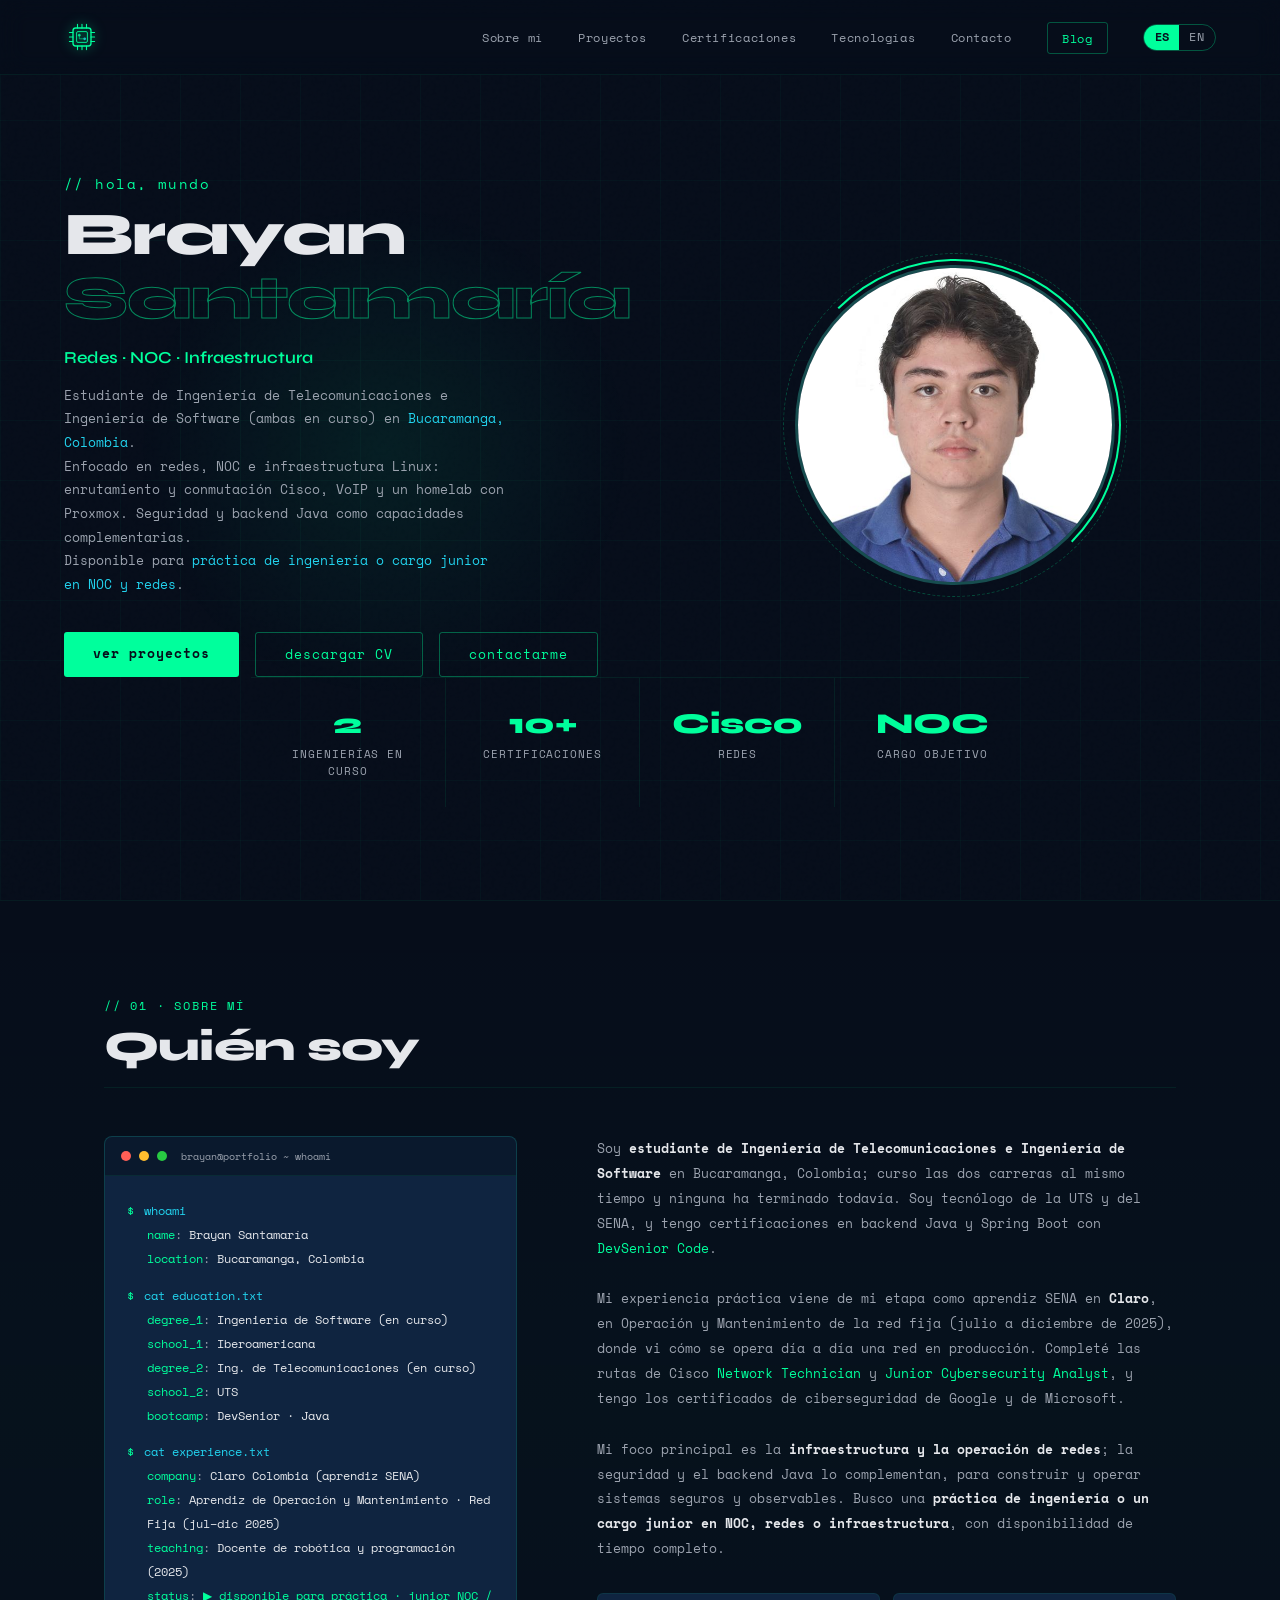
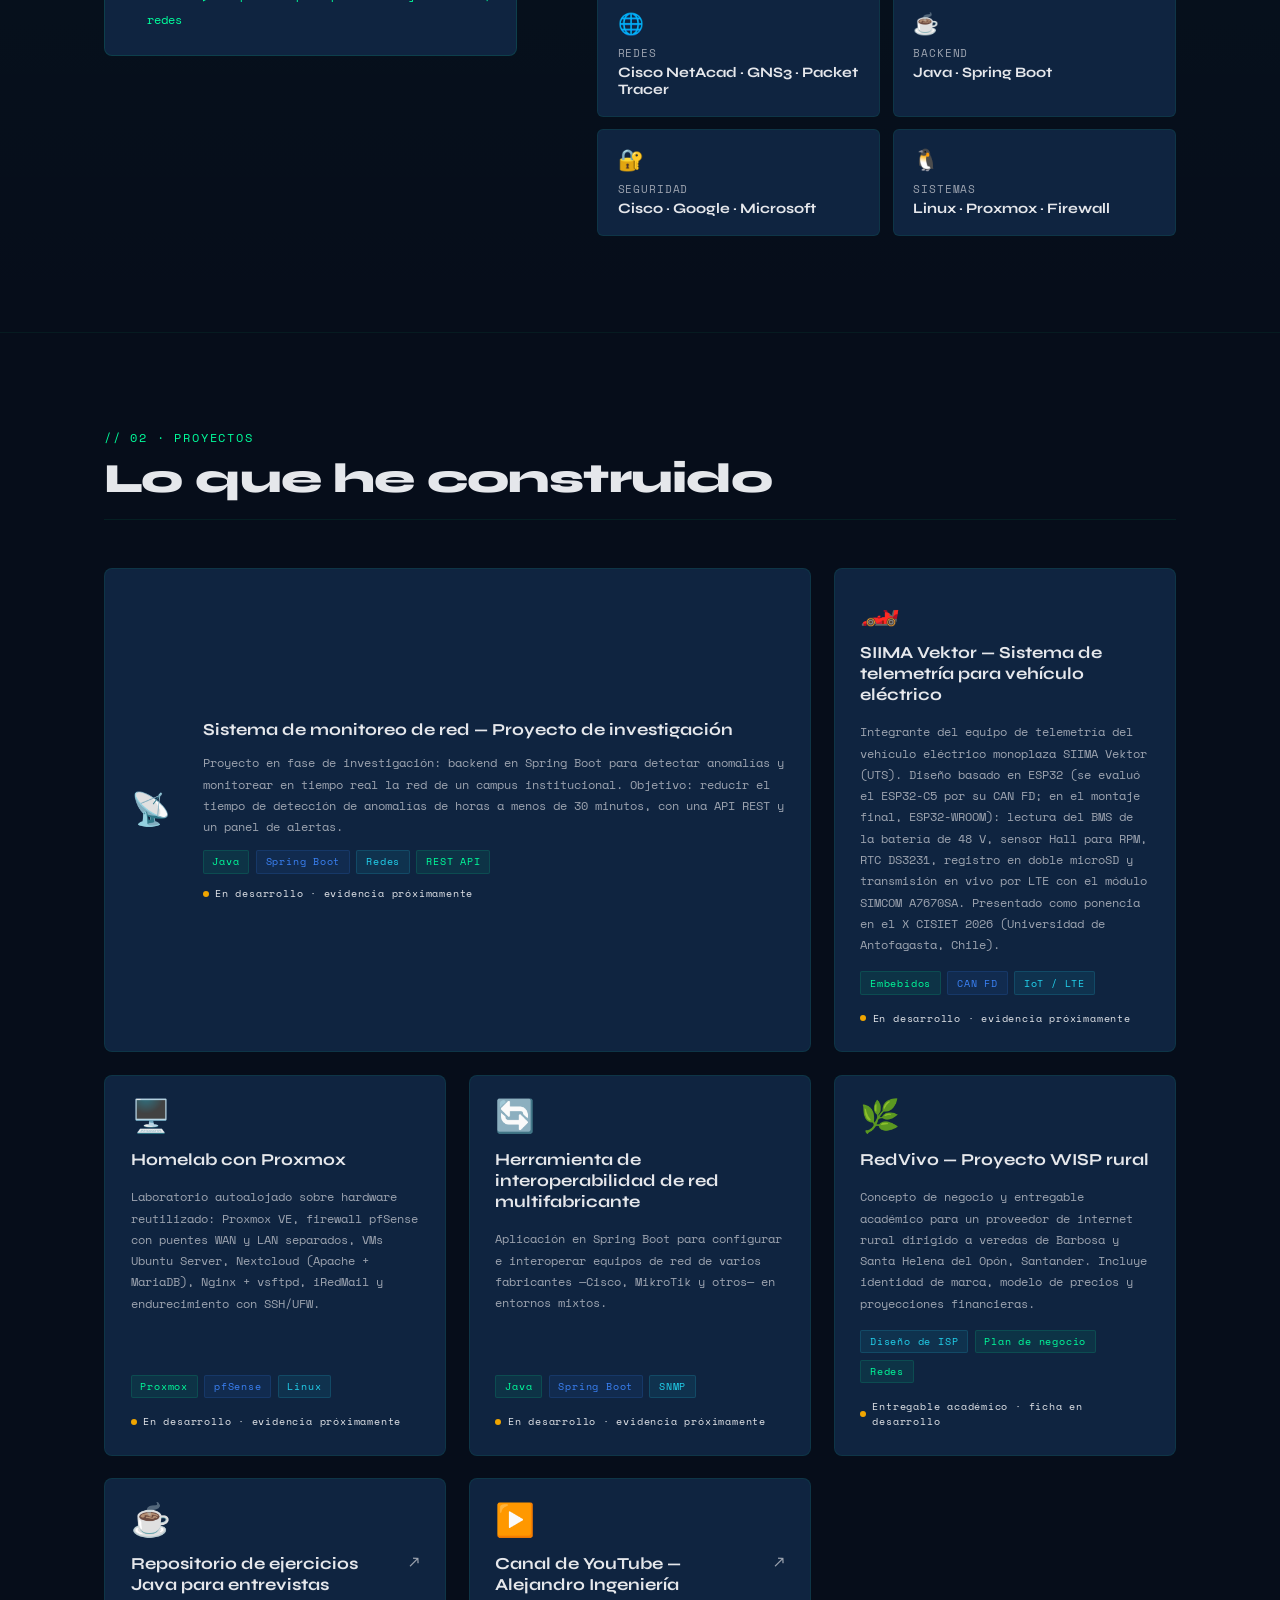
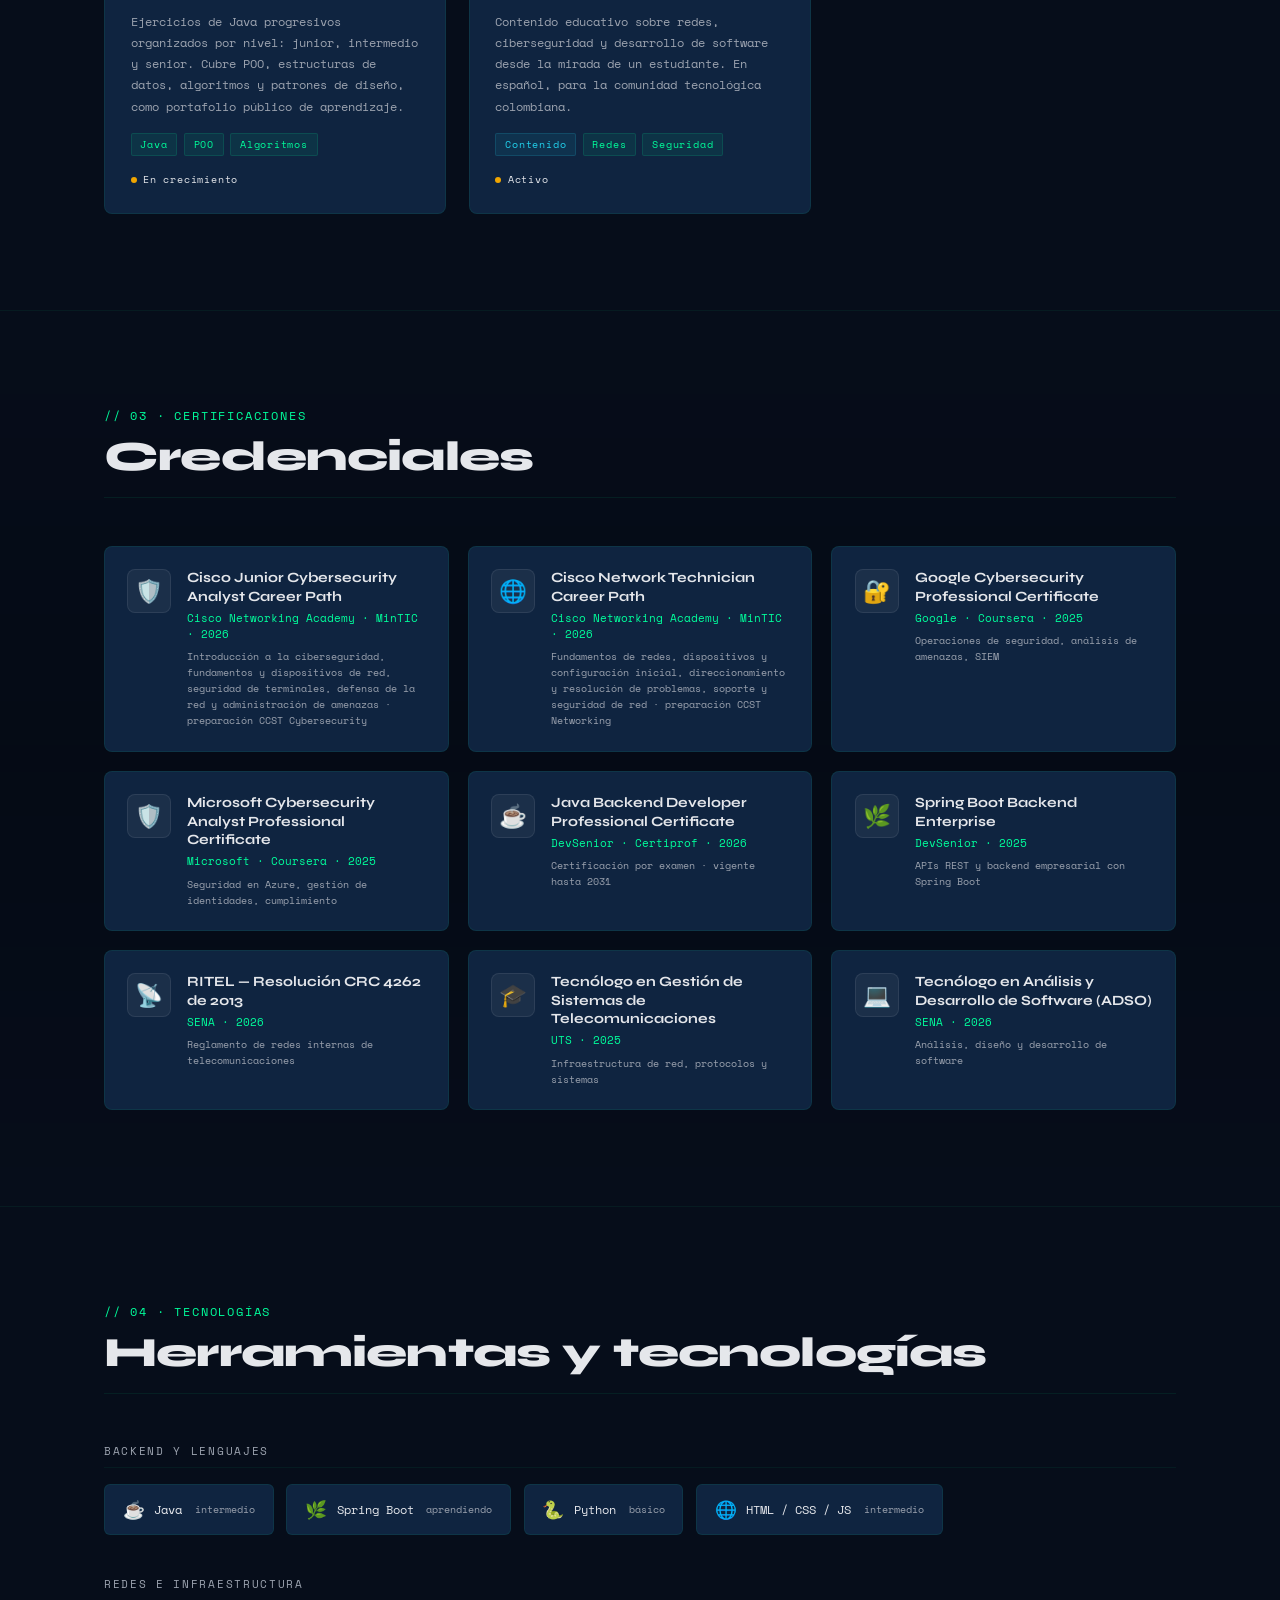
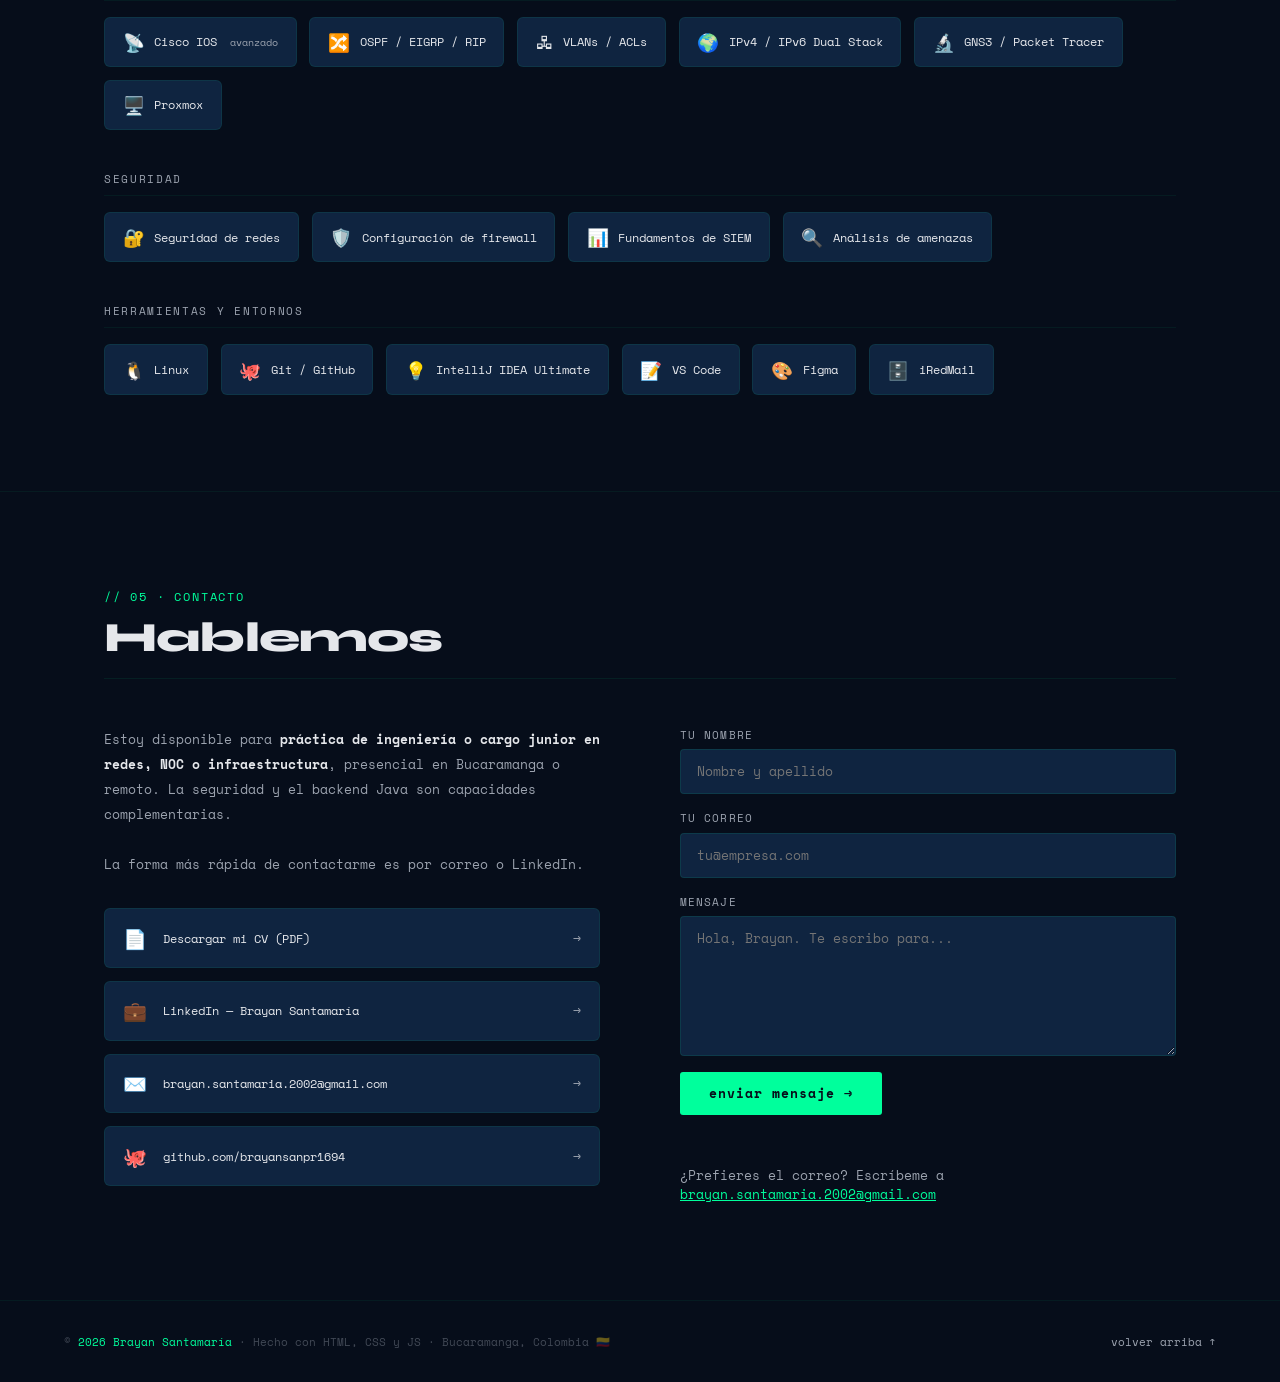
==== commit bcd61fb1: "Selector de idioma EN/ES en la versión en español" ====
--- a/es/index.html
+++ b/es/index.html
@@ -55,8 +55,10 @@
       <li><a href="#stack">Tecnologías</a></li>
       <li><a href="#contact">Contacto</a></li>
       <li><a href="../blog.html" class="blog-link">Blog</a></li>
-      <li><a href="../" class="lang-switch" hreflang="en" lang="en" aria-label="View in English">EN</a></li>
+      <li class="nav-lang"><span class="lang-pill" role="group" aria-label="Idioma / Language"><span class="lang-current" aria-current="true">ES</span><a href="../" hreflang="en" lang="en">EN</a></span></li>
     </ul>
+
+    <div class="lang-mobile"><span class="lang-pill" role="group" aria-label="Idioma / Language"><span class="lang-current" aria-current="true">ES</span><a href="../" hreflang="en" lang="en">EN</a></span></div>
 
     <!-- Hamburger -->
     <button class="hamburger" id="hamburger" aria-label="Abrir o cerrar menú">
@@ -72,7 +74,6 @@
     <a href="#stack"          onclick="closeMenu()">Tecnologías</a>
     <a href="#contact"        onclick="closeMenu()">Contacto</a>
     <a href="../blog.html" class="mobile-blog-link">Blog</a>
-    <a href="../" class="lang-switch" hreflang="en" lang="en">English</a>
   </div>
 
   <!-- HERO -->
--- a/styles.css
+++ b/styles.css
@@ -1311,18 +1311,25 @@
 }
 .project-card.no-link:hover .project-card-title { color: var(--text); }
 
-.nav-links .lang-switch {
-  font-family: var(--font-mono, monospace);
-  font-size: 0.8rem;
-  color: var(--muted);
-  border: 1px solid rgba(255,255,255,0.15);
-  padding: 0.3rem 0.6rem;
-  border-radius: 3px;
-}
-.nav-links .lang-switch::after { display: none; }
-.nav-links .lang-switch:hover { color: var(--accent); border-color: rgba(0,255,156,0.3); }
-.mobile-menu .lang-switch { font-size: 1.1rem; color: var(--muted); }
-.mobile-menu.open a:nth-child(7) { transition-delay: 0.35s; }
+.lang-pill {
+  display: inline-flex;
+  align-items: center;
+  border: 1px solid rgba(0,255,156,0.3);
+  border-radius: 999px;
+  overflow: hidden;
+  font-family: var(--font-mono);
+  font-size: 0.75rem;
+  line-height: 1;
+}
+.lang-pill > * { padding: 0.4rem 0.65rem; }
+.lang-pill .lang-current { background: var(--accent); color: #06101d; font-weight: 700; }
+.lang-pill a { color: var(--muted); text-decoration: none; }
+.lang-pill a:hover, .lang-pill a:focus-visible { color: var(--accent); }
+.nav-links .lang-pill a::after { display: none; }
+.lang-mobile { display: none; }
+@media (max-width: 768px) {
+  .lang-mobile { display: block; margin-left: auto; margin-right: 0.9rem; }
+}
 
 .form-honey { position: absolute; left: -9999px; width: 1px; height: 1px; opacity: 0; }
 .form-status { min-height: 1.4em; font-family: var(--font-mono); font-size: 0.85rem; margin: 0; }
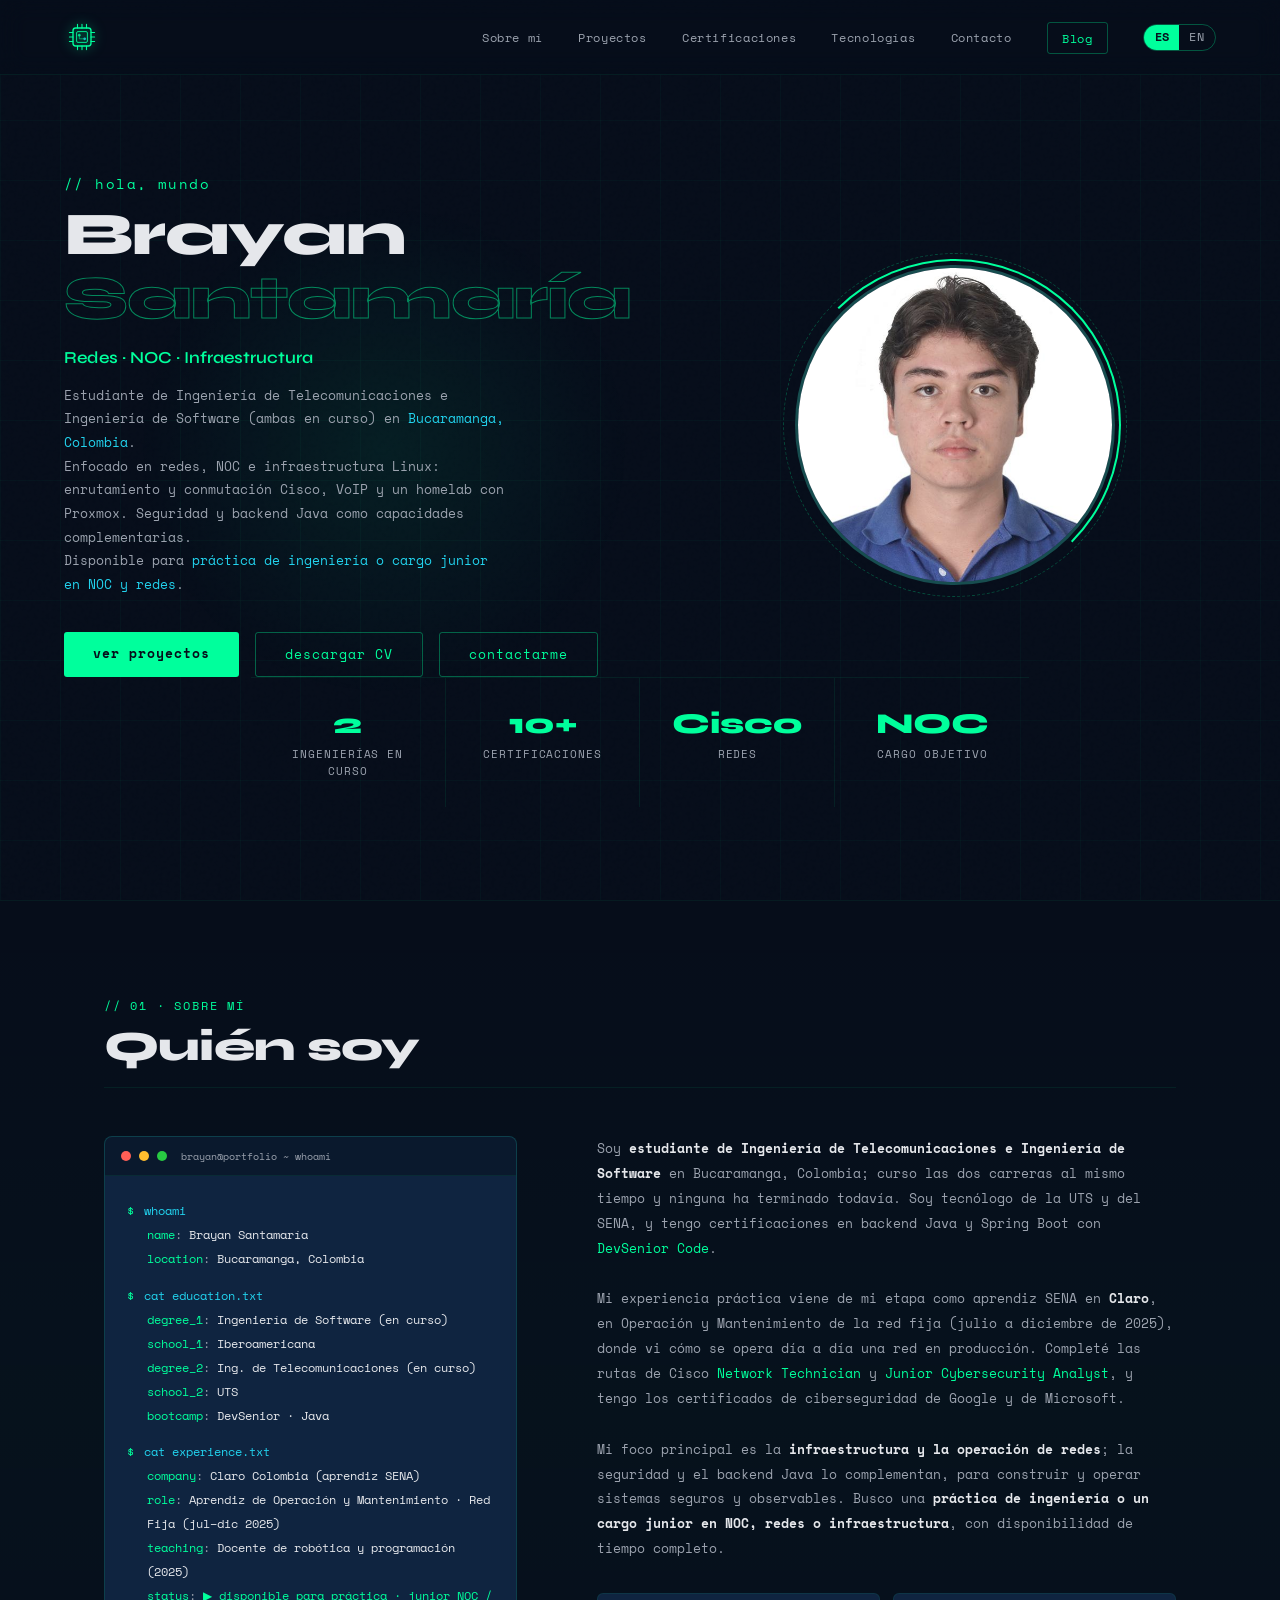
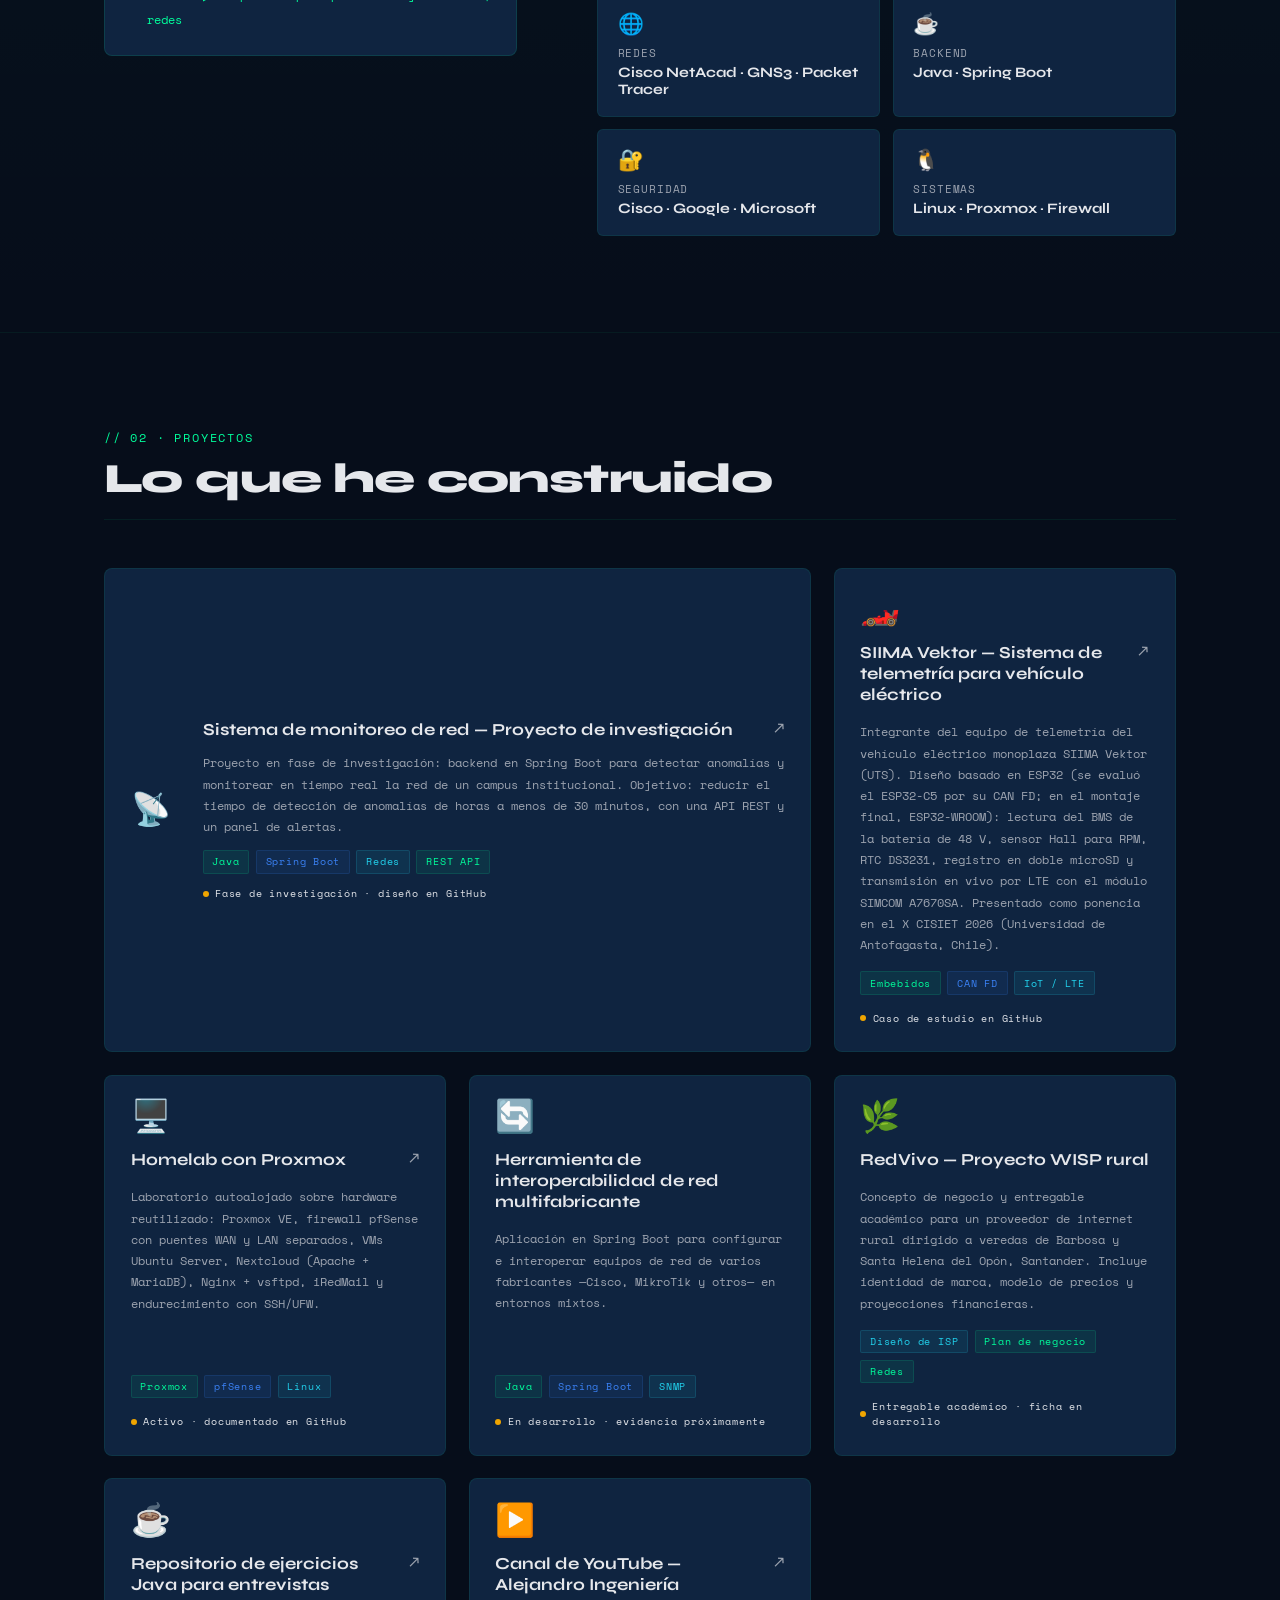
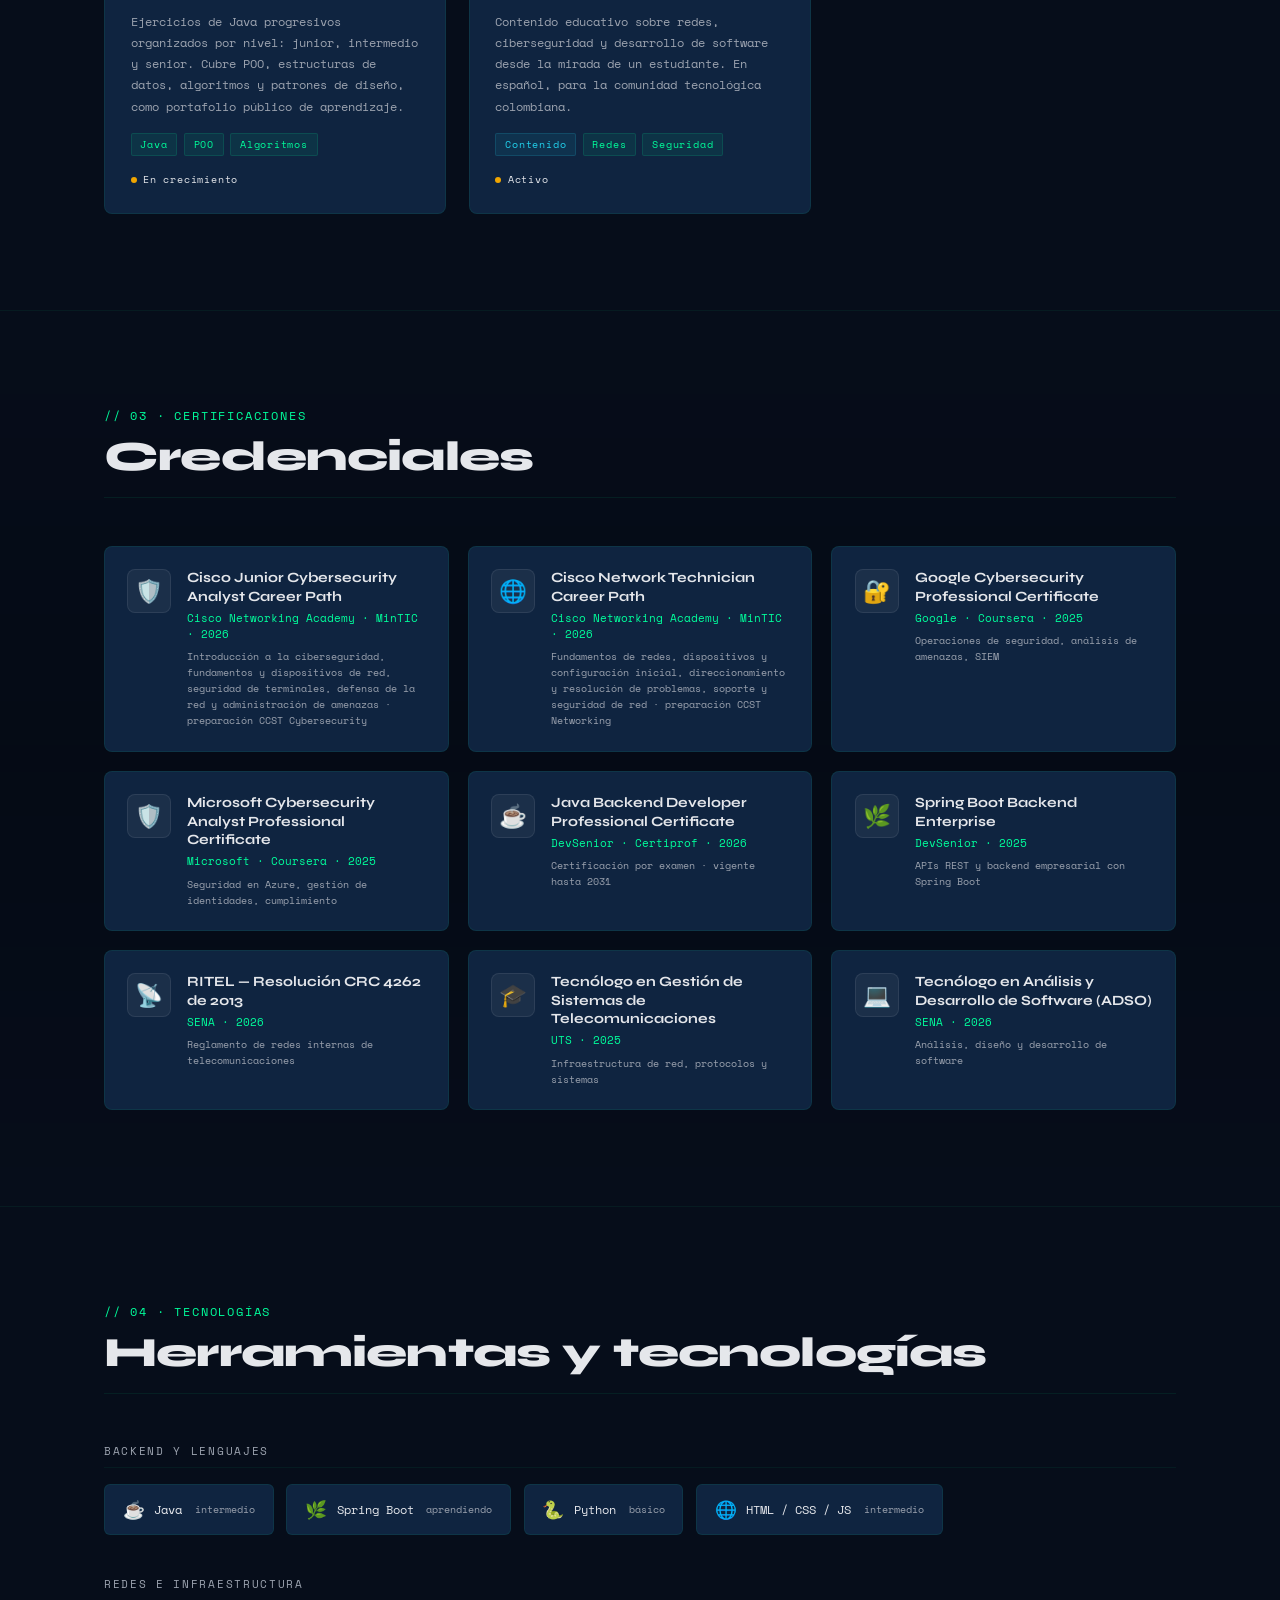
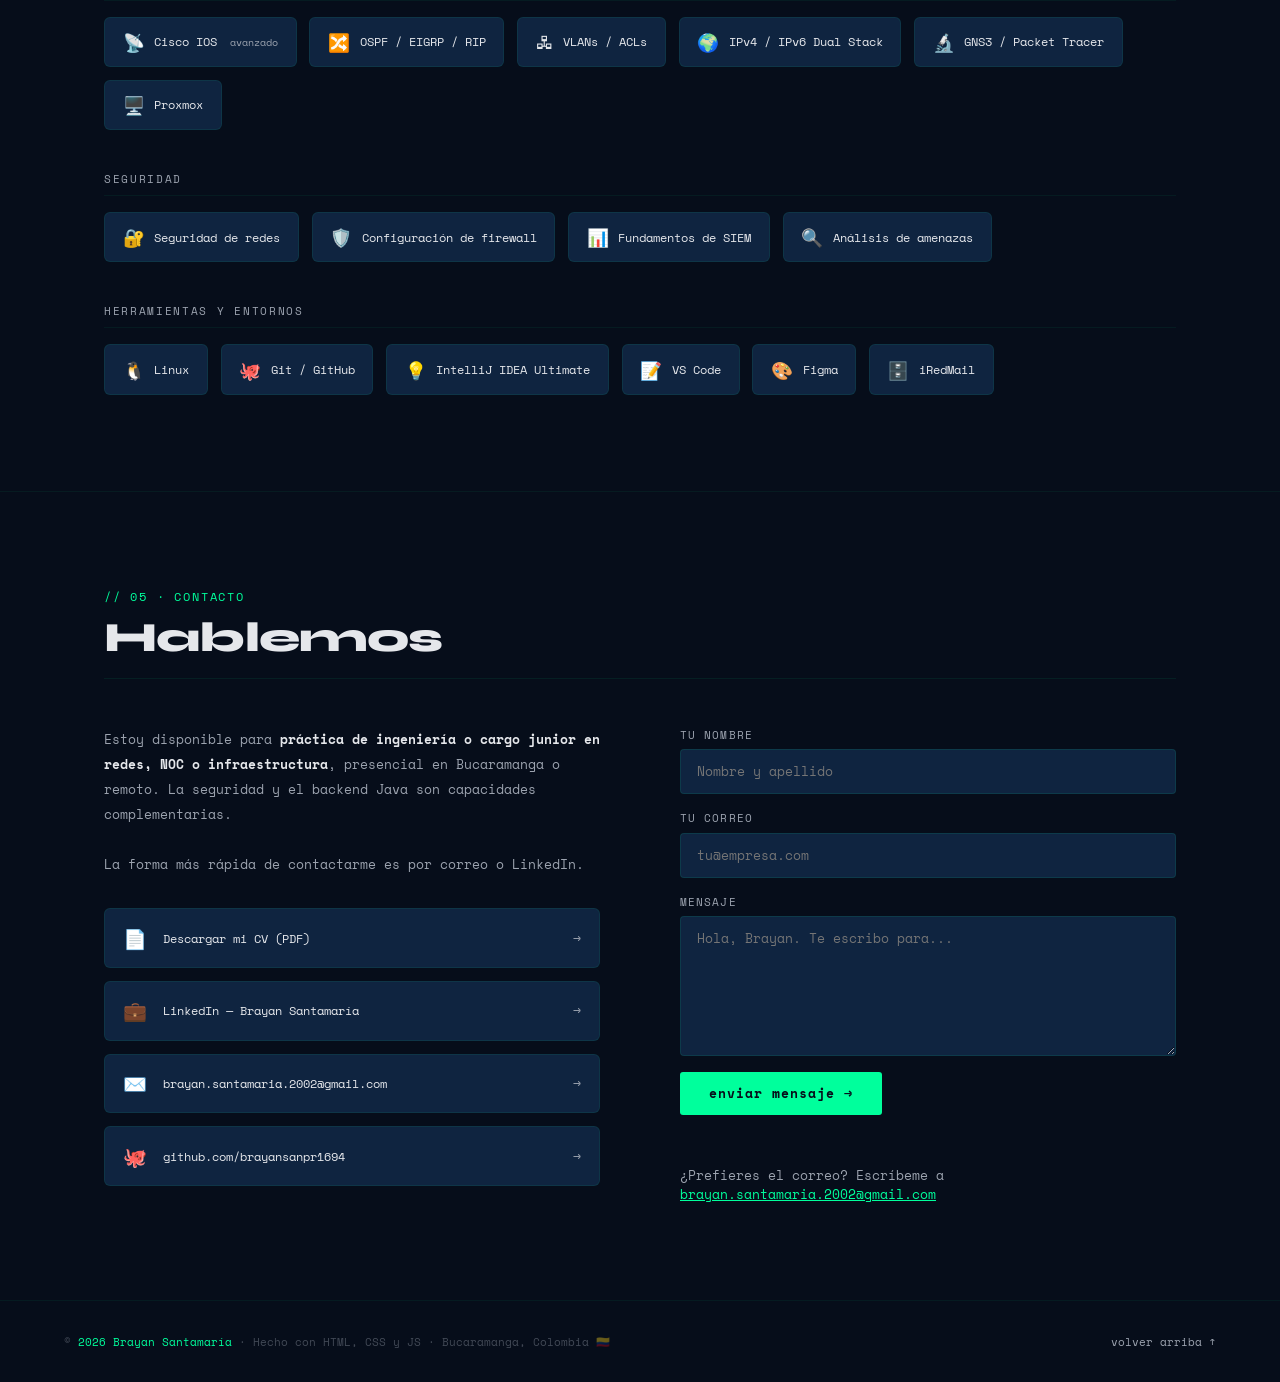
==== commit 4e550634: "Enlaza tarjetas a sus repos y pasa el formulario a gmail (español)" ====
--- a/es/index.html
+++ b/es/index.html
@@ -21,7 +21,7 @@
   <meta property="og:image" content="https://brayansantamaria.dev/assets/photo.jpeg">
   <meta name="twitter:card" content="summary_large_image">
   <link rel="icon" href="data:image/svg+xml,%3Csvg xmlns='http://www.w3.org/2000/svg' viewBox='0 0 40 40'%3E%3Crect width='40' height='40' rx='8' fill='%230b0f14'/%3E%3Crect x='10' y='10' width='20' height='20' rx='3' fill='none' stroke='%2300FF9C' stroke-width='2'/%3E%3Ccircle cx='17' cy='18' r='2' fill='%2300FF9C'/%3E%3Ccircle cx='23' cy='22' r='2' fill='%2322D3EE'/%3E%3C/svg%3E">
-  <link rel="stylesheet" href="../styles.css">
+  <link rel="stylesheet" href="../styles.css?v=2">
 </head>
 <body>
 
@@ -199,11 +199,12 @@
       <div class="section-divider"></div>
       <div class="projects-grid">
 
-        <div class="project-card no-link featured-project">
+        <a href="https://github.com/brayansanpr1694/monitoreo-red-campus" target="_blank" rel="noopener" class="project-card featured-project">
           <div><div class="project-card-icon">📡</div></div>
           <div style="flex:1;display:flex;flex-direction:column;gap:0.8rem;">
             <div class="project-card-header">
               <div class="project-card-title">Sistema de monitoreo de red — Proyecto de investigación</div>
+              <span class="project-card-arrow">↗</span>
             </div>
             <p class="project-card-desc">Proyecto en fase de investigación: backend en Spring Boot para detectar anomalías y monitorear en tiempo real la red de un campus institucional. Objetivo: reducir el tiempo de detección de anomalías de horas a menos de 30 minutos, con una API REST y un panel de alertas.</p>
             <div class="project-tags">
@@ -212,14 +213,15 @@
               <span class="project-tag cyan">Redes</span>
               <span class="project-tag">REST API</span>
             </div>
-            <span class="project-status wip">En desarrollo · evidencia próximamente</span>
-          </div>
-        </div>
-
-        <div class="project-card no-link">
+            <span class="project-status wip">Fase de investigación · diseño en GitHub</span>
+          </div>
+        </a>
+
+        <a href="https://github.com/brayansanpr1694/siima-vektor-telemetria" target="_blank" rel="noopener" class="project-card">
           <div class="project-card-icon">🏎️</div>
           <div class="project-card-header">
             <div class="project-card-title">SIIMA Vektor — Sistema de telemetría para vehículo eléctrico</div>
+            <span class="project-card-arrow">↗</span>
           </div>
           <p class="project-card-desc">Integrante del equipo de telemetría del vehículo eléctrico monoplaza SIIMA Vektor (UTS). Diseño basado en ESP32 (se evaluó el ESP32-C5 por su CAN FD; en el montaje final, ESP32-WROOM): lectura del BMS de la batería de 48 V, sensor Hall para RPM, RTC DS3231, registro en doble microSD y transmisión en vivo por LTE con el módulo SIMCOM A7670SA. Presentado como ponencia en el X CISIET 2026 (Universidad de Antofagasta, Chile).</p>
           <div class="project-tags">
@@ -227,13 +229,14 @@
             <span class="project-tag blue">CAN FD</span>
             <span class="project-tag cyan">IoT / LTE</span>
           </div>
-          <span class="project-status wip">En desarrollo · evidencia próximamente</span>
-        </div>
-
-        <div class="project-card no-link">
+          <span class="project-status wip">Caso de estudio en GitHub</span>
+        </a>
+
+        <a href="https://github.com/brayansanpr1694/homelab-proxmox" target="_blank" rel="noopener" class="project-card">
           <div class="project-card-icon">🖥️</div>
           <div class="project-card-header">
             <div class="project-card-title">Homelab con Proxmox</div>
+            <span class="project-card-arrow">↗</span>
           </div>
           <p class="project-card-desc">Laboratorio autoalojado sobre hardware reutilizado: Proxmox VE, firewall pfSense con puentes WAN y LAN separados, VMs Ubuntu Server, Nextcloud (Apache + MariaDB), Nginx + vsftpd, iRedMail y endurecimiento con SSH/UFW.</p>
           <div class="project-tags">
@@ -241,8 +244,8 @@
             <span class="project-tag blue">pfSense</span>
             <span class="project-tag cyan">Linux</span>
           </div>
-          <span class="project-status wip">En desarrollo · evidencia próximamente</span>
-        </div>
+          <span class="project-status wip">Activo · documentado en GitHub</span>
+        </a>
 
         <div class="project-card no-link">
           <div class="project-card-icon">🔄</div>
@@ -565,7 +568,7 @@
     });
 
     // Formulario de contacto (FormSubmit, AJAX). Mismo endpoint que ya está activo.
-    const FORM_ENDPOINT = 'https://formsubmit.co/ajax/brayan.santamaria@outlook.com';
+    const FORM_ENDPOINT = 'https://formsubmit.co/ajax/brayan.santamaria.2002@gmail.com';
     const FORM_TEXT = {
       sending: 'enviando...',
       button: 'enviar mensaje →',
